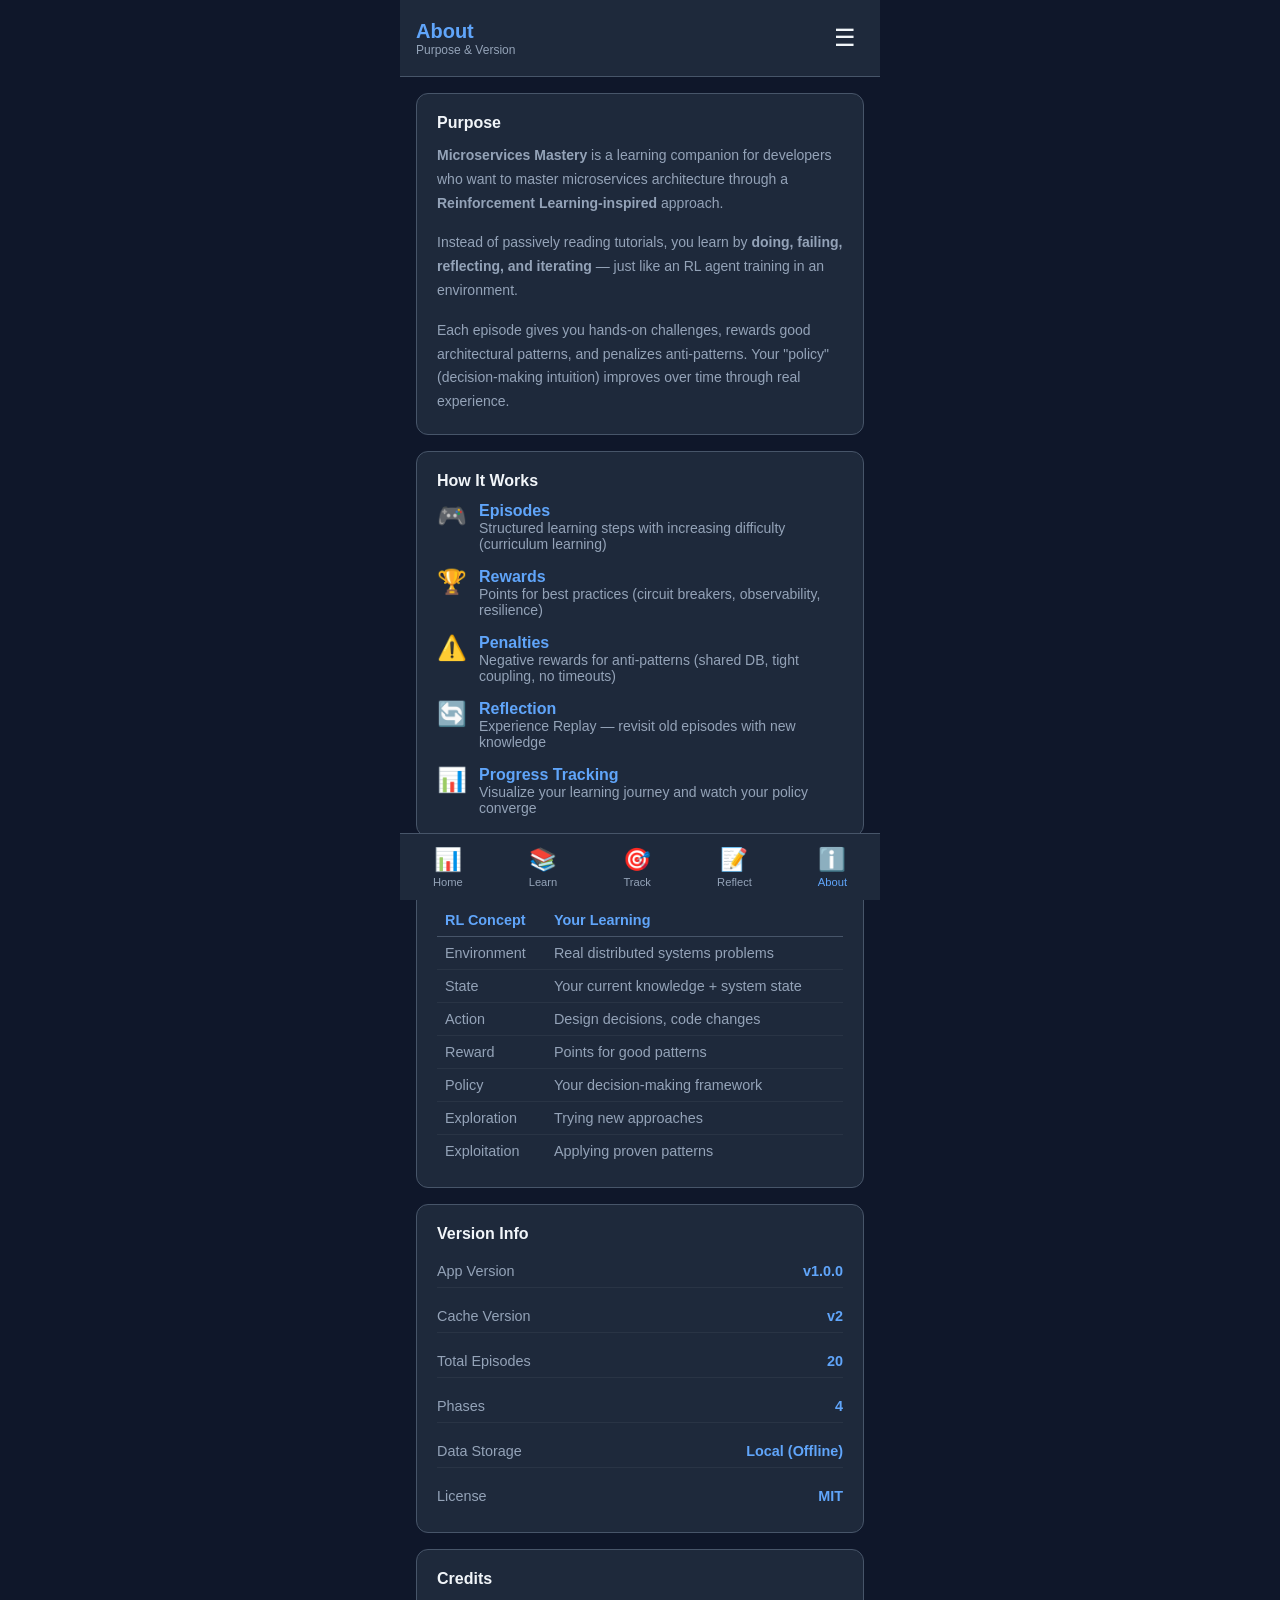
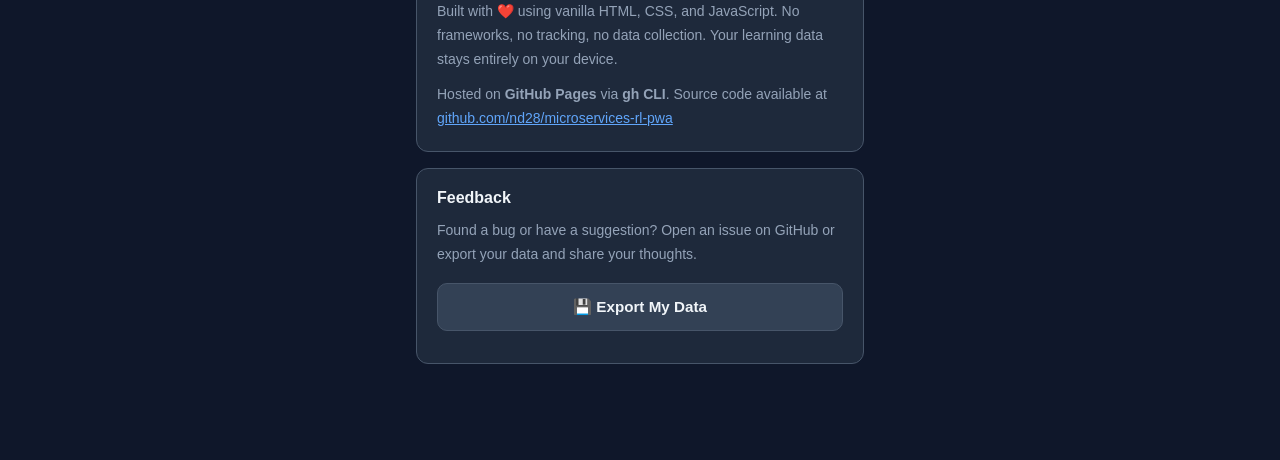
==== about.html @ 3d067d38 "Add About page with version info, purpose, and RL analogy" ====
<!DOCTYPE html>
<html lang="en">
<head>
  <meta charset="UTF-8">
  <meta name="viewport" content="width=device-width, initial-scale=1.0, maximum-scale=1.0, user-scalable=no">
  <meta name="theme-color" content="#3b82f6">
  <title>About - Microservices Mastery</title>
  <link rel="manifest" href="manifest.json">
  <link rel="stylesheet" href="styles.css">
</head>
<body>
  <div class="app-shell">
    <header class="app-header">
      <div>
        <h1>About</h1>
        <div class="subtitle">Purpose & Version</div>
      </div>
      <button class="menu-btn" id="menuBtn">☰</button>
    </header>

    <div class="nav-overlay" id="navOverlay"></div>
    <nav class="nav-drawer" id="navDrawer">
      <div class="nav-header"><h2>Menu</h2></div>
      <ul class="nav-links">
        <li><a href="./index.html"><span class="nav-icon">📊</span> Dashboard</a></li>
        <li><a href="./episodes.html"><span class="nav-icon">📚</span> Episodes</a></li>
        <li><a href="./tracker.html"><span class="nav-icon">🎯</span> Progress</a></li>
        <li><a href="./reflect.html"><span class="nav-icon">📝</span> Reflect</a></li>
        <li><a href="./about.html" class="active"><span class="nav-icon">ℹ️</span> About</a></li>
      </ul>
    </nav>

    <main class="app-main">
      <div class="card">
        <div class="card-title">Purpose</div>
        <p class="text-sm text-secondary" style="line-height: 1.7; margin-bottom: 1rem;">
          <strong>Microservices Mastery</strong> is a learning companion for developers who want to 
          master microservices architecture through a <strong>Reinforcement Learning-inspired</strong> approach.
        </p>
        <p class="text-sm text-secondary" style="line-height: 1.7; margin-bottom: 1rem;">
          Instead of passively reading tutorials, you learn by <strong>doing, failing, reflecting, and iterating</strong> — 
          just like an RL agent training in an environment.
        </p>
        <p class="text-sm text-secondary" style="line-height: 1.7;">
          Each episode gives you hands-on challenges, rewards good architectural patterns, 
          and penalizes anti-patterns. Your "policy" (decision-making intuition) improves 
          over time through real experience.
        </p>
      </div>

      <div class="card">
        <div class="card-title">How It Works</div>
        <div style="display: grid; gap: 1rem;">
          <div style="display: flex; align-items: flex-start; gap: 0.75rem;">
            <span style="font-size: 1.5rem;">🎮</span>
            <div>
              <strong style="color: var(--accent-light);">Episodes</strong>
              <p class="text-sm text-secondary">Structured learning steps with increasing difficulty (curriculum learning)</p>
            </div>
          </div>
          <div style="display: flex; align-items: flex-start; gap: 0.75rem;">
            <span style="font-size: 1.5rem;">🏆</span>
            <div>
              <strong style="color: var(--accent-light);">Rewards</strong>
              <p class="text-sm text-secondary">Points for best practices (circuit breakers, observability, resilience)</p>
            </div>
          </div>
          <div style="display: flex; align-items: flex-start; gap: 0.75rem;">
            <span style="font-size: 1.5rem;">⚠️</span>
            <div>
              <strong style="color: var(--accent-light);">Penalties</strong>
              <p class="text-sm text-secondary">Negative rewards for anti-patterns (shared DB, tight coupling, no timeouts)</p>
            </div>
          </div>
          <div style="display: flex; align-items: flex-start; gap: 0.75rem;">
            <span style="font-size: 1.5rem;">🔄</span>
            <div>
              <strong style="color: var(--accent-light);">Reflection</strong>
              <p class="text-sm text-secondary">Experience Replay — revisit old episodes with new knowledge</p>
            </div>
          </div>
          <div style="display: flex; align-items: flex-start; gap: 0.75rem;">
            <span style="font-size: 1.5rem;">📊</span>
            <div>
              <strong style="color: var(--accent-light);">Progress Tracking</strong>
              <p class="text-sm text-secondary">Visualize your learning journey and watch your policy converge</p>
            </div>
          </div>
        </div>
      </div>

      <div class="card">
        <div class="card-title">The RL Analogy</div>
        <table style="width: 100%; font-size: 0.9rem; border-collapse: collapse;">
          <thead>
            <tr style="border-bottom: 1px solid var(--border);">
              <th style="text-align: left; padding: 0.5rem; color: var(--accent-light);">RL Concept</th>
              <th style="text-align: left; padding: 0.5rem; color: var(--accent-light);">Your Learning</th>
            </tr>
          </thead>
          <tbody class="text-secondary">
            <tr style="border-bottom: 1px solid rgba(255,255,255,0.05);">
              <td style="padding: 0.5rem;">Environment</td>
              <td style="padding: 0.5rem;">Real distributed systems problems</td>
            </tr>
            <tr style="border-bottom: 1px solid rgba(255,255,255,0.05);">
              <td style="padding: 0.5rem;">State</td>
              <td style="padding: 0.5rem;">Your current knowledge + system state</td>
            </tr>
            <tr style="border-bottom: 1px solid rgba(255,255,255,0.05);">
              <td style="padding: 0.5rem;">Action</td>
              <td style="padding: 0.5rem;">Design decisions, code changes</td>
            </tr>
            <tr style="border-bottom: 1px solid rgba(255,255,255,0.05);">
              <td style="padding: 0.5rem;">Reward</td>
              <td style="padding: 0.5rem;">Points for good patterns</td>
            </tr>
            <tr style="border-bottom: 1px solid rgba(255,255,255,0.05);">
              <td style="padding: 0.5rem;">Policy</td>
              <td style="padding: 0.5rem;">Your decision-making framework</td>
            </tr>
            <tr style="border-bottom: 1px solid rgba(255,255,255,0.05);">
              <td style="padding: 0.5rem;">Exploration</td>
              <td style="padding: 0.5rem;">Trying new approaches</td>
            </tr>
            <tr>
              <td style="padding: 0.5rem;">Exploitation</td>
              <td style="padding: 0.5rem;">Applying proven patterns</td>
            </tr>
          </tbody>
        </table>
      </div>

      <div class="card">
        <div class="card-title">Version Info</div>
        <div style="display: grid; gap: 0.75rem; font-size: 0.9rem;">
          <div style="display: flex; justify-content: space-between; padding: 0.5rem 0; border-bottom: 1px solid rgba(255,255,255,0.05);">
            <span class="text-secondary">App Version</span>
            <span style="color: var(--accent-light); font-weight: 600;">v1.0.0</span>
          </div>
          <div style="display: flex; justify-content: space-between; padding: 0.5rem 0; border-bottom: 1px solid rgba(255,255,255,0.05);">
            <span class="text-secondary">Cache Version</span>
            <span style="color: var(--accent-light); font-weight: 600;">v2</span>
          </div>
          <div style="display: flex; justify-content: space-between; padding: 0.5rem 0; border-bottom: 1px solid rgba(255,255,255,0.05);">
            <span class="text-secondary">Total Episodes</span>
            <span style="color: var(--accent-light); font-weight: 600;">20</span>
          </div>
          <div style="display: flex; justify-content: space-between; padding: 0.5rem 0; border-bottom: 1px solid rgba(255,255,255,0.05);">
            <span class="text-secondary">Phases</span>
            <span style="color: var(--accent-light); font-weight: 600;">4</span>
          </div>
          <div style="display: flex; justify-content: space-between; padding: 0.5rem 0; border-bottom: 1px solid rgba(255,255,255,0.05);">
            <span class="text-secondary">Data Storage</span>
            <span style="color: var(--accent-light); font-weight: 600;">Local (Offline)</span>
          </div>
          <div style="display: flex; justify-content: space-between; padding: 0.5rem 0;">
            <span class="text-secondary">License</span>
            <span style="color: var(--accent-light); font-weight: 600;">MIT</span>
          </div>
        </div>
      </div>

      <div class="card">
        <div class="card-title">Credits</div>
        <p class="text-sm text-secondary" style="line-height: 1.7;">
          Built with ❤️ using vanilla HTML, CSS, and JavaScript. 
          No frameworks, no tracking, no data collection. 
          Your learning data stays entirely on your device.
        </p>
        <p class="text-sm text-secondary" style="line-height: 1.7; margin-top: 0.75rem;">
          Hosted on <strong>GitHub Pages</strong> via <strong>gh CLI</strong>. 
          Source code available at 
          <a href="https://github.com/nd28/microservices-rl-pwa" target="_blank" rel="noopener" style="color: var(--accent-light);">github.com/nd28/microservices-rl-pwa</a>
        </p>
      </div>

      <div class="card">
        <div class="card-title">Feedback</div>
        <p class="text-sm text-secondary" style="line-height: 1.7; margin-bottom: 1rem;">
          Found a bug or have a suggestion? Open an issue on GitHub or export your data and share your thoughts.
        </p>
        <button class="btn btn-secondary" onclick="exportData()">💾 Export My Data</button>
      </div>
    </main>

    <nav class="bottom-nav">
      <a href="./index.html" class="nav-item">
        <span class="nav-item-icon">📊</span>
        <span>Home</span>
      </a>
      <a href="./episodes.html" class="nav-item">
        <span class="nav-item-icon">📚</span>
        <span>Learn</span>
      </a>
      <a href="./tracker.html" class="nav-item">
        <span class="nav-item-icon">🎯</span>
        <span>Track</span>
      </a>
      <a href="./reflect.html" class="nav-item">
        <span class="nav-item-icon">📝</span>
        <span>Reflect</span>
      </a>
      <a href="./about.html" class="nav-item active">
        <span class="nav-item-icon">ℹ️</span>
        <span>About</span>
      </a>
    </nav>
  </div>

  <script src="./app.js"></script>
</body>
</html>
---- styles.css ----
/* Mobile-first PWA Styles */
:root {
  --bg-primary: #0f172a;
  --bg-secondary: #1e293b;
  --bg-card: #334155;
  --text-primary: #f1f5f9;
  --text-secondary: #94a3b8;
  --accent: #3b82f6;
  --accent-light: #60a5fa;
  --success: #22c55e;
  --warning: #f59e0b;
  --danger: #ef4444;
  --border: #475569;
}

* {
  margin: 0;
  padding: 0;
  box-sizing: border-box;
  -webkit-tap-highlight-color: transparent;
}

html, body {
  font-family: -apple-system, BlinkMacSystemFont, 'Segoe UI', Roboto, Oxygen, Ubuntu, Cantarell, sans-serif;
  background: var(--bg-primary);
  color: var(--text-primary);
  min-height: 100vh;
  overflow-x: hidden;
  -webkit-font-smoothing: antialiased;
}

/* App Shell */
.app-shell {
  display: flex;
  flex-direction: column;
  min-height: 100vh;
  max-width: 480px;
  margin: 0 auto;
  position: relative;
}

/* Header */
.app-header {
  background: var(--bg-secondary);
  padding: 1rem;
  position: sticky;
  top: 0;
  z-index: 100;
  border-bottom: 1px solid var(--border);
  display: flex;
  align-items: center;
  justify-content: space-between;
}

.app-header h1 {
  font-size: 1.25rem;
  font-weight: 700;
  color: var(--accent-light);
}

.app-header .subtitle {
  font-size: 0.75rem;
  color: var(--text-secondary);
}

.menu-btn {
  background: none;
  border: none;
  color: var(--text-primary);
  font-size: 1.5rem;
  padding: 0.5rem;
  cursor: pointer;
}

/* Navigation Drawer */
.nav-drawer {
  position: fixed;
  top: 0;
  left: -280px;
  width: 280px;
  height: 100vh;
  background: var(--bg-secondary);
  z-index: 200;
  transition: left 0.3s ease;
  overflow-y: auto;
  border-right: 1px solid var(--border);
}

.nav-drawer.open {
  left: 0;
}

.nav-overlay {
  position: fixed;
  top: 0;
  left: 0;
  width: 100vw;
  height: 100vh;
  background: rgba(0, 0, 0, 0.5);
  z-index: 150;
  opacity: 0;
  pointer-events: none;
  transition: opacity 0.3s ease;
}

.nav-overlay.open {
  opacity: 1;
  pointer-events: auto;
}

.nav-header {
  padding: 1.5rem 1rem;
  border-bottom: 1px solid var(--border);
}

.nav-header h2 {
  font-size: 1.1rem;
  color: var(--accent-light);
}

.nav-links {
  list-style: none;
  padding: 0.5rem 0;
}

.nav-links a {
  display: flex;
  align-items: center;
  padding: 1rem;
  color: var(--text-primary);
  text-decoration: none;
  font-size: 0.95rem;
  border-bottom: 1px solid rgba(255, 255, 255, 0.05);
  transition: background 0.2s;
}

.nav-links a:hover,
.nav-links a:active {
  background: var(--bg-card);
}

.nav-links a.active {
  background: var(--bg-card);
  border-left: 3px solid var(--accent);
}

.nav-icon {
  margin-right: 0.75rem;
  font-size: 1.25rem;
  width: 24px;
  text-align: center;
}

/* Main Content */
.app-main {
  flex: 1;
  padding: 1rem;
  padding-bottom: 80px;
}

/* Cards */
.card {
  background: var(--bg-secondary);
  border-radius: 12px;
  padding: 1.25rem;
  margin-bottom: 1rem;
  border: 1px solid var(--border);
}

.card-title {
  font-size: 1rem;
  font-weight: 600;
  margin-bottom: 0.75rem;
  display: flex;
  align-items: center;
  justify-content: space-between;
}

/* Progress Bar */
.progress-container {
  margin-bottom: 1.5rem;
}

.progress-header {
  display: flex;
  justify-content: space-between;
  margin-bottom: 0.5rem;
  font-size: 0.85rem;
}

.progress-bar {
  width: 100%;
  height: 8px;
  background: var(--bg-card);
  border-radius: 4px;
  overflow: hidden;
}

.progress-fill {
  height: 100%;
  background: linear-gradient(90deg, var(--accent), var(--accent-light));
  border-radius: 4px;
  transition: width 0.5s ease;
}

/* Stats Grid */
.stats-grid {
  display: grid;
  grid-template-columns: repeat(2, 1fr);
  gap: 0.75rem;
  margin-bottom: 1rem;
}

.stat-card {
  background: var(--bg-card);
  border-radius: 10px;
  padding: 1rem;
  text-align: center;
  border: 1px solid var(--border);
}

.stat-value {
  font-size: 1.75rem;
  font-weight: 700;
  color: var(--accent-light);
  margin-bottom: 0.25rem;
}

.stat-label {
  font-size: 0.75rem;
  color: var(--text-secondary);
  text-transform: uppercase;
  letter-spacing: 0.5px;
}

/* Episode List */
.episode-list {
  list-style: none;
}

.episode-item {
  background: var(--bg-secondary);
  border-radius: 10px;
  padding: 1rem;
  margin-bottom: 0.75rem;
  border: 1px solid var(--border);
  cursor: pointer;
  transition: all 0.2s;
}

.episode-item:active {
  transform: scale(0.98);
}

.episode-item.completed {
  border-left: 3px solid var(--success);
}

.episode-item.in-progress {
  border-left: 3px solid var(--warning);
}

.episode-header {
  display: flex;
  justify-content: space-between;
  align-items: center;
  margin-bottom: 0.5rem;
}

.episode-number {
  font-size: 0.8rem;
  color: var(--accent-light);
  font-weight: 600;
}

.episode-status {
  font-size: 0.7rem;
  padding: 0.2rem 0.5rem;
  border-radius: 4px;
  text-transform: uppercase;
  font-weight: 600;
}

.status-pending { background: var(--bg-card); color: var(--text-secondary); }
.status-progress { background: rgba(245, 158, 11, 0.2); color: var(--warning); }
.status-completed { background: rgba(34, 197, 94, 0.2); color: var(--success); }

.episode-title {
  font-size: 0.95rem;
  font-weight: 500;
  margin-bottom: 0.25rem;
}

.episode-meta {
  font-size: 0.8rem;
  color: var(--text-secondary);
}

/* Buttons */
.btn {
  display: inline-flex;
  align-items: center;
  justify-content: center;
  padding: 0.875rem 1.5rem;
  border-radius: 10px;
  border: none;
  font-size: 0.95rem;
  font-weight: 600;
  cursor: pointer;
  transition: all 0.2s;
  width: 100%;
  margin-bottom: 0.75rem;
  text-decoration: none;
}

.btn:active {
  transform: scale(0.97);
}

.btn-primary {
  background: var(--accent);
  color: white;
}

.btn-secondary {
  background: var(--bg-card);
  color: var(--text-primary);
  border: 1px solid var(--border);
}

.btn-success {
  background: var(--success);
  color: white;
}

/* Form Elements */
.form-group {
  margin-bottom: 1.25rem;
}

.form-label {
  display: block;
  font-size: 0.9rem;
  font-weight: 500;
  margin-bottom: 0.5rem;
  color: var(--text-secondary);
}

.form-input,
.form-textarea,
.form-select {
  width: 100%;
  padding: 0.875rem;
  border-radius: 10px;
  border: 1px solid var(--border);
  background: var(--bg-card);
  color: var(--text-primary);
  font-size: 1rem;
  font-family: inherit;
}

.form-input:focus,
.form-textarea:focus,
.form-select:focus {
  outline: none;
  border-color: var(--accent);
}

.form-textarea {
  min-height: 120px;
  resize: vertical;
}

/* Checklist */
.checklist {
  list-style: none;
}

.checklist-item {
  display: flex;
  align-items: center;
  padding: 0.75rem 0;
  border-bottom: 1px solid rgba(255, 255, 255, 0.05);
}

.checklist-item input[type="checkbox"] {
  width: 22px;
  height: 22px;
  margin-right: 0.75rem;
  accent-color: var(--accent);
}

.checklist-item label {
  flex: 1;
  font-size: 0.9rem;
}

/* Reflection Cards */
.reflect-card {
  background: var(--bg-secondary);
  border-radius: 12px;
  padding: 1.25rem;
  margin-bottom: 1rem;
  border: 1px solid var(--border);
}

.reflect-date {
  font-size: 0.8rem;
  color: var(--text-secondary);
  margin-bottom: 0.5rem;
}

.reflect-content {
  font-size: 0.95rem;
  line-height: 1.6;
}

.reflect-mood {
  display: inline-flex;
  align-items: center;
  padding: 0.25rem 0.75rem;
  border-radius: 20px;
  font-size: 0.8rem;
  margin-top: 0.75rem;
}

.mood-great { background: rgba(34, 197, 94, 0.2); color: var(--success); }
.mood-good { background: rgba(59, 130, 246, 0.2); color: var(--accent-light); }
.mood-okay { background: rgba(245, 158, 11, 0.2); color: var(--warning); }
.mood-hard { background: rgba(239, 68, 68, 0.2); color: var(--danger); }

/* Bottom Navigation */
.bottom-nav {
  position: fixed;
  bottom: 0;
  left: 0;
  right: 0;
  background: var(--bg-secondary);
  border-top: 1px solid var(--border);
  display: flex;
  justify-content: space-around;
  padding: 0.5rem 0;
  z-index: 100;
  max-width: 480px;
  margin: 0 auto;
}

.nav-item {
  display: flex;
  flex-direction: column;
  align-items: center;
  padding: 0.25rem 0.75rem;
  color: var(--text-secondary);
  text-decoration: none;
  font-size: 0.7rem;
  border: none;
  background: none;
  cursor: pointer;
}

.nav-item.active {
  color: var(--accent-light);
}

.nav-item-icon {
  font-size: 1.4rem;
  margin-bottom: 0.2rem;
}

/* Animations */
@keyframes fadeIn {
  from { opacity: 0; transform: translateY(10px); }
  to { opacity: 1; transform: translateY(0); }
}

.fade-in {
  animation: fadeIn 0.3s ease;
}

/* Page Sections */
.page-section {
  display: none;
}

.page-section.active {
  display: block;
}

/* Reward Display */
.reward-display {
  text-align: center;
  padding: 1.5rem;
  background: var(--bg-card);
  border-radius: 12px;
  margin-bottom: 1rem;
}

.reward-value {
  font-size: 3rem;
  font-weight: 700;
  color: var(--accent-light);
}

.reward-label {
  font-size: 0.9rem;
  color: var(--text-secondary);
  margin-top: 0.25rem;
}

/* Install Prompt */
.install-prompt {
  position: fixed;
  bottom: 70px;
  left: 1rem;
  right: 1rem;
  background: var(--accent);
  color: white;
  padding: 1rem;
  border-radius: 12px;
  display: none;
  align-items: center;
  justify-content: space-between;
  z-index: 90;
  max-width: 448px;
  margin: 0 auto;
}

.install-prompt.show {
  display: flex;
}

/* Scrollbar */
::-webkit-scrollbar {
  width: 6px;
}

::-webkit-scrollbar-track {
  background: var(--bg-primary);
}

::-webkit-scrollbar-thumb {
  background: var(--bg-card);
  border-radius: 3px;
}

/* Utility */
.text-center { text-align: center; }
.mb-1 { margin-bottom: 0.5rem; }
.mb-2 { margin-bottom: 1rem; }
.mt-2 { margin-top: 1rem; }
.text-sm { font-size: 0.875rem; }
.text-xs { font-size: 0.75rem; }
.text-secondary { color: var(--text-secondary); }
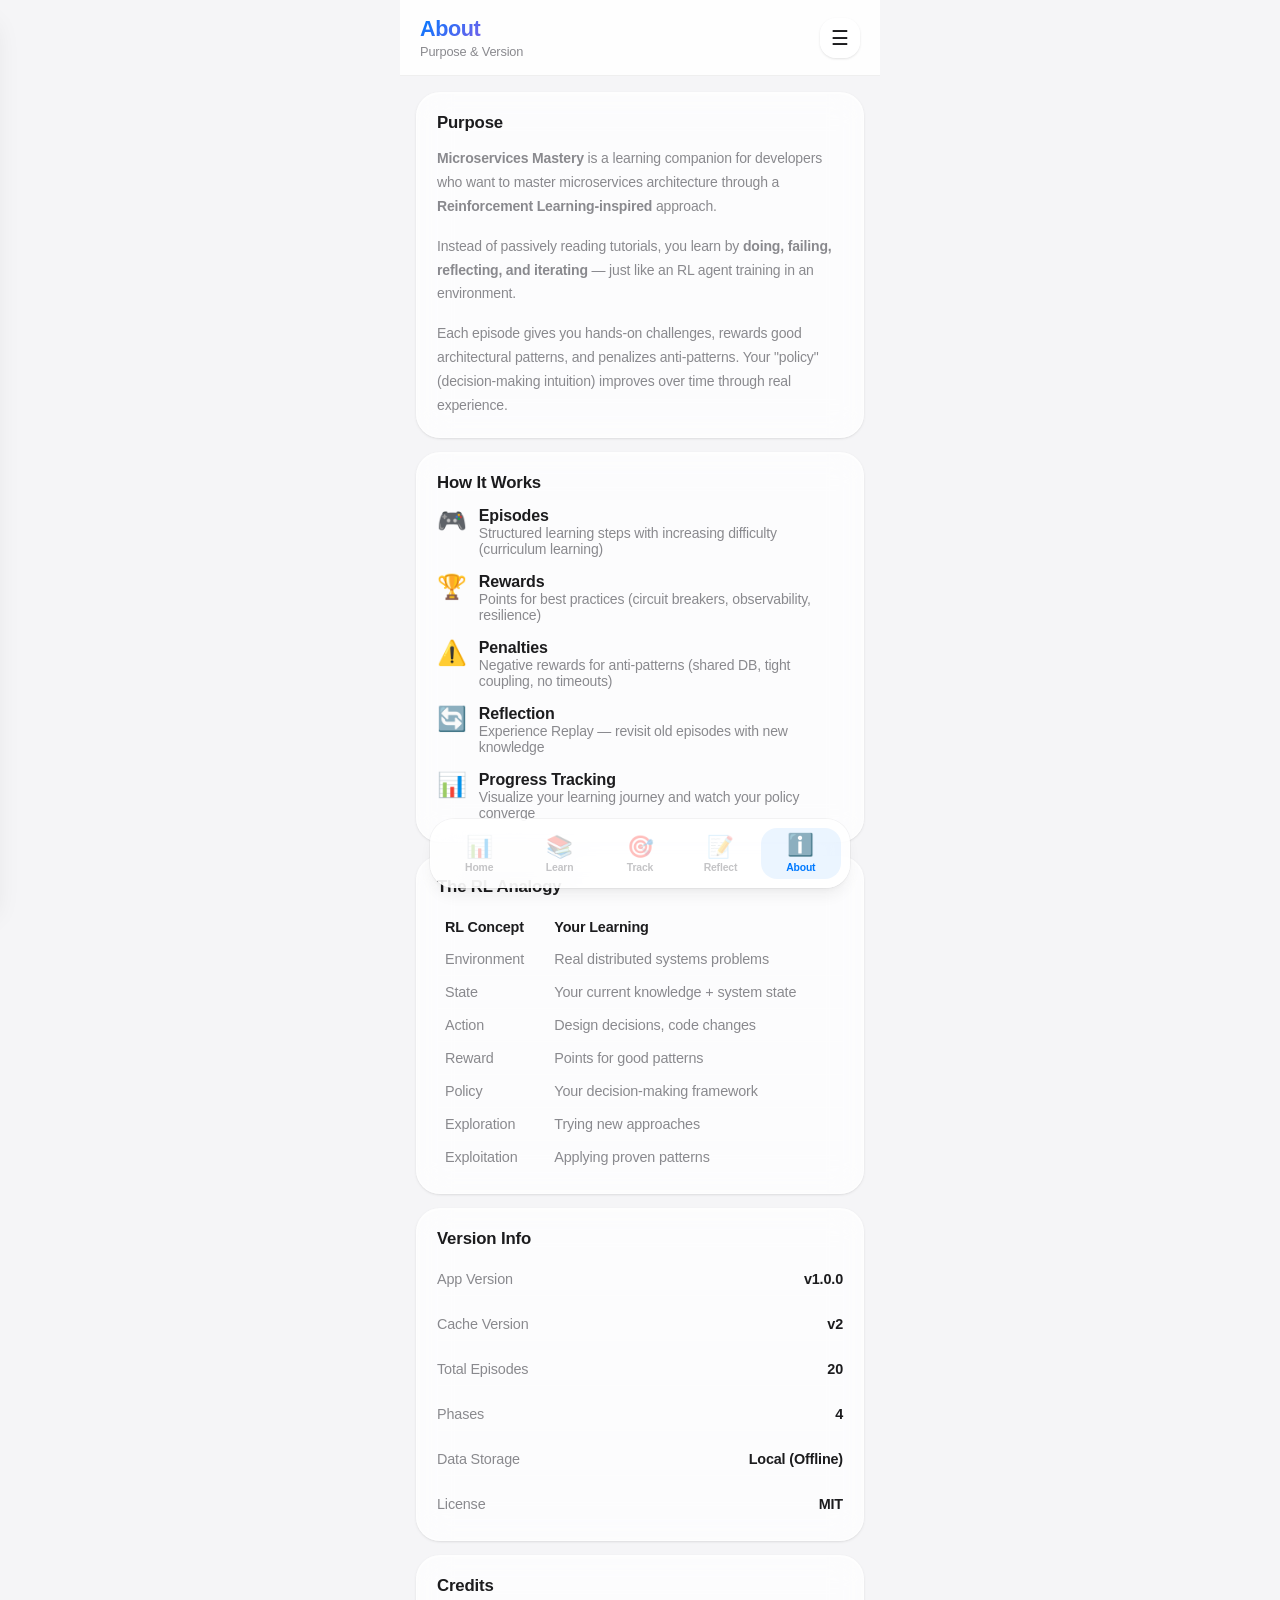
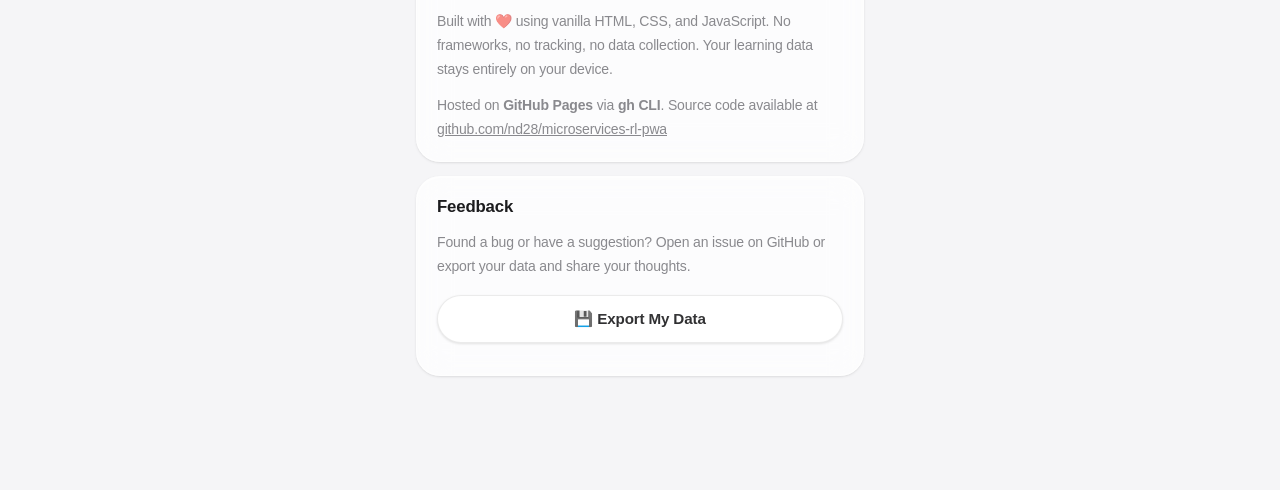
==== commit 1f7611b8: "Redesign with iOS 26 Liquid Glass aesthetic - glass morphism, vibrant gradients, spring animations" ====
--- a/about.html
+++ b/about.html
@@ -3,7 +3,7 @@
 <head>
   <meta charset="UTF-8">
   <meta name="viewport" content="width=device-width, initial-scale=1.0, maximum-scale=1.0, user-scalable=no">
-  <meta name="theme-color" content="#3b82f6">
+  <meta name="theme-color" content="#007AFF">
   <title>About - Microservices Mastery</title>
   <link rel="manifest" href="manifest.json">
   <link rel="stylesheet" href="styles.css">
--- a/styles.css
+++ b/styles.css
@@ -1,18 +1,54 @@
-/* Mobile-first PWA Styles */
+/* ============================================
+   iOS 26 - Liquid Glass Design System
+   ============================================ */
+
 :root {
-  --bg-primary: #0f172a;
-  --bg-secondary: #1e293b;
-  --bg-card: #334155;
-  --text-primary: #f1f5f9;
-  --text-secondary: #94a3b8;
-  --accent: #3b82f6;
-  --accent-light: #60a5fa;
-  --success: #22c55e;
-  --warning: #f59e0b;
-  --danger: #ef4444;
-  --border: #475569;
-}
-
+  /* iOS 26 Color Palette - Vibrant & Airy */
+  --ios-bg: #f5f5f7;
+  --ios-surface: rgba(255, 255, 255, 0.72);
+  --ios-surface-solid: #ffffff;
+  --ios-glass: rgba(255, 255, 255, 0.45);
+  --ios-glass-strong: rgba(255, 255, 255, 0.85);
+  
+  /* Vibrant Gradients */
+  --ios-blue: #007AFF;
+  --ios-blue-light: #5AC8FA;
+  --ios-indigo: #5856D6;
+  --ios-purple: #AF52DE;
+  --ios-pink: #FF2D55;
+  --ios-red: #FF3B30;
+  --ios-orange: #FF9500;
+  --ios-yellow: #FFCC00;
+  --ios-green: #34C759;
+  --ios-teal: #5AC8FA;
+  
+  /* Text Colors */
+  --ios-text-primary: #1c1c1e;
+  --ios-text-secondary: rgba(60, 60, 67, 0.6);
+  --ios-text-tertiary: rgba(60, 60, 67, 0.3);
+  --ios-text-inverse: #ffffff;
+  
+  /* Shadows for Depth */
+  --shadow-sm: 0 1px 2px rgba(0, 0, 0, 0.04), 0 1px 3px rgba(0, 0, 0, 0.08);
+  --shadow-md: 0 4px 6px -1px rgba(0, 0, 0, 0.05), 0 2px 4px -1px rgba(0, 0, 0, 0.03);
+  --shadow-lg: 0 10px 15px -3px rgba(0, 0, 0, 0.06), 0 4px 6px -2px rgba(0, 0, 0, 0.04);
+  --shadow-xl: 0 20px 25px -5px rgba(0, 0, 0, 0.08), 0 10px 10px -5px rgba(0, 0, 0, 0.02);
+  --shadow-glow: 0 0 20px rgba(0, 122, 255, 0.15);
+  
+  /* Spacing */
+  --radius-sm: 12px;
+  --radius-md: 16px;
+  --radius-lg: 20px;
+  --radius-xl: 24px;
+  --radius-pill: 100px;
+  
+  /* Animation Curves (Spring Physics) */
+  --spring-bounce: cubic-bezier(0.34, 1.56, 0.64, 1);
+  --spring-soft: cubic-bezier(0.25, 0.46, 0.45, 0.94);
+  --spring-dramatic: cubic-bezier(0.68, -0.55, 0.265, 1.55);
+}
+
+/* Reset & Base */
 * {
   margin: 0;
   padding: 0;
@@ -21,12 +57,13 @@
 }
 
 html, body {
-  font-family: -apple-system, BlinkMacSystemFont, 'Segoe UI', Roboto, Oxygen, Ubuntu, Cantarell, sans-serif;
-  background: var(--bg-primary);
-  color: var(--text-primary);
+  font-family: -apple-system, BlinkMacSystemFont, 'SF Pro Display', 'SF Pro Text', 'Helvetica Neue', sans-serif;
+  background: var(--ios-bg);
+  color: var(--ios-text-primary);
   min-height: 100vh;
   overflow-x: hidden;
   -webkit-font-smoothing: antialiased;
+  letter-spacing: -0.01em;
 }
 
 /* App Shell */
@@ -37,70 +74,80 @@
   max-width: 480px;
   margin: 0 auto;
   position: relative;
-}
-
-/* Header */
+  background: var(--ios-bg);
+}
+
+/* ============================================
+   GLASS HEADER
+   ============================================ */
 .app-header {
-  background: var(--bg-secondary);
-  padding: 1rem;
+  background: var(--ios-glass-strong);
+  backdrop-filter: blur(20px) saturate(180%);
+  -webkit-backdrop-filter: blur(20px) saturate(180%);
+  padding: 1rem 1.25rem;
   position: sticky;
   top: 0;
   z-index: 100;
-  border-bottom: 1px solid var(--border);
+  border-bottom: 1px solid rgba(0, 0, 0, 0.06);
   display: flex;
   align-items: center;
   justify-content: space-between;
 }
 
 .app-header h1 {
+  font-size: 1.35rem;
+  font-weight: 700;
+  letter-spacing: -0.02em;
+  background: linear-gradient(135deg, var(--ios-blue), var(--ios-purple));
+  -webkit-background-clip: text;
+  -webkit-text-fill-color: transparent;
+  background-clip: text;
+}
+
+.app-header .subtitle {
+  font-size: 0.8rem;
+  color: var(--ios-text-secondary);
+  font-weight: 500;
+  margin-top: 0.15rem;
+}
+
+.menu-btn {
+  background: var(--ios-surface);
+  border: none;
+  color: var(--ios-text-primary);
   font-size: 1.25rem;
-  font-weight: 700;
-  color: var(--accent-light);
-}
-
-.app-header .subtitle {
-  font-size: 0.75rem;
-  color: var(--text-secondary);
-}
-
-.menu-btn {
-  background: none;
-  border: none;
-  color: var(--text-primary);
-  font-size: 1.5rem;
-  padding: 0.5rem;
+  width: 40px;
+  height: 40px;
+  border-radius: var(--radius-md);
   cursor: pointer;
-}
-
-/* Navigation Drawer */
-.nav-drawer {
-  position: fixed;
-  top: 0;
-  left: -280px;
-  width: 280px;
-  height: 100vh;
-  background: var(--bg-secondary);
-  z-index: 200;
-  transition: left 0.3s ease;
-  overflow-y: auto;
-  border-right: 1px solid var(--border);
-}
-
-.nav-drawer.open {
-  left: 0;
-}
-
+  display: flex;
+  align-items: center;
+  justify-content: center;
+  box-shadow: var(--shadow-sm);
+  transition: all 0.2s var(--spring-soft);
+}
+
+.menu-btn:active {
+  transform: scale(0.88);
+  box-shadow: var(--shadow-md);
+}
+
+/* ============================================
+   GLASS NAVIGATION DRAWER
+   ============================================ */
 .nav-overlay {
   position: fixed;
   top: 0;
   left: 0;
   width: 100vw;
   height: 100vh;
-  background: rgba(0, 0, 0, 0.5);
+  background: rgba(0, 0, 0, 0.2);
+  backdrop-filter: blur(4px);
+  -webkit-backdrop-filter: blur(4px);
   z-index: 150;
   opacity: 0;
   pointer-events: none;
-  transition: opacity 0.3s ease;
+  transition: opacity 0.3s var(--spring-soft);
 }
 
 .nav-overlay.open {
@@ -108,102 +155,117 @@
   pointer-events: auto;
 }
 
+.nav-drawer {
+  position: fixed;
+  top: 0;
+  left: -300px;
+  width: 300px;
+  height: 100vh;
+  background: var(--ios-glass-strong);
+  backdrop-filter: blur(30px) saturate(180%);
+  -webkit-backdrop-filter: blur(30px) saturate(180%);
+  z-index: 200;
+  transition: left 0.4s var(--spring-bounce);
+  overflow-y: auto;
+  border-right: 1px solid rgba(0, 0, 0, 0.06);
+  box-shadow: var(--shadow-xl);
+}
+
+.nav-drawer.open {
+  left: 0;
+}
+
 .nav-header {
-  padding: 1.5rem 1rem;
-  border-bottom: 1px solid var(--border);
+  padding: 2rem 1.5rem 1.25rem;
+  border-bottom: 1px solid rgba(0, 0, 0, 0.06);
 }
 
 .nav-header h2 {
-  font-size: 1.1rem;
-  color: var(--accent-light);
+  font-size: 1.5rem;
+  font-weight: 700;
+  background: linear-gradient(135deg, var(--ios-blue), var(--ios-purple));
+  -webkit-background-clip: text;
+  -webkit-text-fill-color: transparent;
+  background-clip: text;
 }
 
 .nav-links {
   list-style: none;
-  padding: 0.5rem 0;
+  padding: 0.75rem;
 }
 
 .nav-links a {
   display: flex;
   align-items: center;
-  padding: 1rem;
-  color: var(--text-primary);
+  padding: 0.875rem 1rem;
+  color: var(--ios-text-primary);
   text-decoration: none;
-  font-size: 0.95rem;
-  border-bottom: 1px solid rgba(255, 255, 255, 0.05);
-  transition: background 0.2s;
+  font-size: 1rem;
+  font-weight: 500;
+  border-radius: var(--radius-md);
+  margin-bottom: 0.25rem;
+  transition: all 0.2s var(--spring-soft);
 }
 
 .nav-links a:hover,
 .nav-links a:active {
-  background: var(--bg-card);
+  background: rgba(0, 122, 255, 0.08);
 }
 
 .nav-links a.active {
-  background: var(--bg-card);
-  border-left: 3px solid var(--accent);
+  background: rgba(0, 122, 255, 0.12);
+  color: var(--ios-blue);
 }
 
 .nav-icon {
-  margin-right: 0.75rem;
-  font-size: 1.25rem;
-  width: 24px;
+  margin-right: 0.875rem;
+  font-size: 1.3rem;
+  width: 28px;
   text-align: center;
 }
 
-/* Main Content */
+/* ============================================
+   MAIN CONTENT
+   ============================================ */
 .app-main {
   flex: 1;
   padding: 1rem;
-  padding-bottom: 80px;
-}
-
-/* Cards */
+  padding-bottom: 100px;
+}
+
+/* ============================================
+   GLASS CARDS (Liquid Glass Effect)
+   ============================================ */
 .card {
-  background: var(--bg-secondary);
-  border-radius: 12px;
+  background: var(--ios-surface);
+  backdrop-filter: blur(16px) saturate(150%);
+  -webkit-backdrop-filter: blur(16px) saturate(150%);
+  border-radius: var(--radius-xl);
   padding: 1.25rem;
-  margin-bottom: 1rem;
-  border: 1px solid var(--border);
+  margin-bottom: 0.875rem;
+  border: 1px solid rgba(255, 255, 255, 0.5);
+  box-shadow: var(--shadow-sm), inset 0 1px 0 rgba(255, 255, 255, 0.6);
+  transition: all 0.3s var(--spring-soft);
+}
+
+.card:active {
+  transform: scale(0.97);
+  box-shadow: var(--shadow-md);
 }
 
 .card-title {
-  font-size: 1rem;
-  font-weight: 600;
-  margin-bottom: 0.75rem;
+  font-size: 1.05rem;
+  font-weight: 700;
+  margin-bottom: 0.875rem;
   display: flex;
   align-items: center;
   justify-content: space-between;
-}
-
-/* Progress Bar */
-.progress-container {
-  margin-bottom: 1.5rem;
-}
-
-.progress-header {
-  display: flex;
-  justify-content: space-between;
-  margin-bottom: 0.5rem;
-  font-size: 0.85rem;
-}
-
-.progress-bar {
-  width: 100%;
-  height: 8px;
-  background: var(--bg-card);
-  border-radius: 4px;
-  overflow: hidden;
-}
-
-.progress-fill {
-  height: 100%;
-  background: linear-gradient(90deg, var(--accent), var(--accent-light));
-  border-radius: 4px;
-  transition: width 0.5s ease;
-}
-
-/* Stats Grid */
+  letter-spacing: -0.01em;
+}
+
+/* ============================================
+   STATS GRID - Vibrant Gradients
+   ============================================ */
 .stats-grid {
   display: grid;
   grid-template-columns: repeat(2, 1fr);
@@ -212,158 +274,302 @@
 }
 
 .stat-card {
-  background: var(--bg-card);
-  border-radius: 10px;
-  padding: 1rem;
+  background: var(--ios-surface-solid);
+  border-radius: var(--radius-xl);
+  padding: 1.25rem 1rem;
   text-align: center;
-  border: 1px solid var(--border);
+  border: 1px solid rgba(0, 0, 0, 0.04);
+  box-shadow: var(--shadow-sm);
+  transition: all 0.3s var(--spring-soft);
+  position: relative;
+  overflow: hidden;
+}
+
+.stat-card::before {
+  content: '';
+  position: absolute;
+  top: 0;
+  left: 0;
+  right: 0;
+  height: 3px;
+  border-radius: var(--radius-xl) var(--radius-xl) 0 0;
+}
+
+.stat-card:nth-child(1)::before {
+  background: linear-gradient(90deg, var(--ios-blue), var(--ios-blue-light));
+}
+
+.stat-card:nth-child(2)::before {
+  background: linear-gradient(90deg, var(--ios-green), var(--ios-teal));
+}
+
+.stat-card:nth-child(3)::before {
+  background: linear-gradient(90deg, var(--ios-orange), var(--ios-yellow));
+}
+
+.stat-card:nth-child(4)::before {
+  background: linear-gradient(90deg, var(--ios-purple), var(--ios-pink));
+}
+
+.stat-card:active {
+  transform: scale(0.95);
 }
 
 .stat-value {
-  font-size: 1.75rem;
-  font-weight: 700;
-  color: var(--accent-light);
+  font-size: 2rem;
+  font-weight: 800;
+  letter-spacing: -0.03em;
   margin-bottom: 0.25rem;
+  background: linear-gradient(135deg, var(--ios-blue), var(--ios-purple));
+  -webkit-background-clip: text;
+  -webkit-text-fill-color: transparent;
+  background-clip: text;
 }
 
 .stat-label {
-  font-size: 0.75rem;
-  color: var(--text-secondary);
+  font-size: 0.7rem;
+  color: var(--ios-text-secondary);
   text-transform: uppercase;
-  letter-spacing: 0.5px;
-}
-
-/* Episode List */
+  letter-spacing: 0.08em;
+  font-weight: 600;
+}
+
+/* ============================================
+   PROGRESS BAR - Animated Gradient
+   ============================================ */
+.progress-container {
+  margin-bottom: 1rem;
+}
+
+.progress-header {
+  display: flex;
+  justify-content: space-between;
+  margin-bottom: 0.5rem;
+  font-size: 0.85rem;
+  font-weight: 500;
+}
+
+.progress-bar {
+  width: 100%;
+  height: 8px;
+  background: rgba(0, 0, 0, 0.05);
+  border-radius: var(--radius-pill);
+  overflow: hidden;
+  position: relative;
+}
+
+.progress-fill {
+  height: 100%;
+  background: linear-gradient(90deg, var(--ios-blue), var(--ios-blue-light), var(--ios-purple));
+  background-size: 200% 100%;
+  border-radius: var(--radius-pill);
+  transition: width 0.8s var(--spring-bounce);
+  animation: gradientShift 3s ease infinite;
+}
+
+@keyframes gradientShift {
+  0%, 100% { background-position: 0% 50%; }
+  50% { background-position: 100% 50%; }
+}
+
+/* ============================================
+   EPISODE LIST - Glass List Items
+   ============================================ */
 .episode-list {
   list-style: none;
 }
 
 .episode-item {
-  background: var(--bg-secondary);
-  border-radius: 10px;
-  padding: 1rem;
-  margin-bottom: 0.75rem;
-  border: 1px solid var(--border);
+  background: var(--ios-surface-solid);
+  border-radius: var(--radius-lg);
+  padding: 1rem 1.125rem;
+  margin-bottom: 0.625rem;
+  border: 1px solid rgba(0, 0, 0, 0.04);
+  box-shadow: var(--shadow-sm);
   cursor: pointer;
-  transition: all 0.2s;
+  transition: all 0.3s var(--spring-soft);
+  position: relative;
+  overflow: hidden;
+}
+
+.episode-item::after {
+  content: '';
+  position: absolute;
+  left: 0;
+  top: 0;
+  bottom: 0;
+  width: 4px;
+  border-radius: var(--radius-lg) 0 0 var(--radius-lg);
+  opacity: 0;
+  transition: opacity 0.3s ease;
+}
+
+.episode-item.completed::after {
+  background: linear-gradient(180deg, var(--ios-green), var(--ios-teal));
+  opacity: 1;
+}
+
+.episode-item.in-progress::after {
+  background: linear-gradient(180deg, var(--ios-orange), var(--ios-yellow));
+  opacity: 1;
 }
 
 .episode-item:active {
-  transform: scale(0.98);
-}
-
-.episode-item.completed {
-  border-left: 3px solid var(--success);
-}
-
-.episode-item.in-progress {
-  border-left: 3px solid var(--warning);
+  transform: scale(0.97);
+  box-shadow: var(--shadow-md);
 }
 
 .episode-header {
   display: flex;
   justify-content: space-between;
   align-items: center;
-  margin-bottom: 0.5rem;
+  margin-bottom: 0.375rem;
 }
 
 .episode-number {
-  font-size: 0.8rem;
-  color: var(--accent-light);
-  font-weight: 600;
+  font-size: 0.75rem;
+  font-weight: 700;
+  letter-spacing: 0.05em;
+  text-transform: uppercase;
+  background: linear-gradient(135deg, var(--ios-blue), var(--ios-purple));
+  -webkit-background-clip: text;
+  -webkit-text-fill-color: transparent;
+  background-clip: text;
 }
 
 .episode-status {
   font-size: 0.7rem;
-  padding: 0.2rem 0.5rem;
-  border-radius: 4px;
+  padding: 0.25rem 0.625rem;
+  border-radius: var(--radius-pill);
   text-transform: uppercase;
-  font-weight: 600;
-}
-
-.status-pending { background: var(--bg-card); color: var(--text-secondary); }
-.status-progress { background: rgba(245, 158, 11, 0.2); color: var(--warning); }
-.status-completed { background: rgba(34, 197, 94, 0.2); color: var(--success); }
+  font-weight: 700;
+  letter-spacing: 0.04em;
+}
+
+.status-pending { 
+  background: rgba(120, 120, 128, 0.12); 
+  color: var(--ios-text-secondary); 
+}
+.status-progress { 
+  background: linear-gradient(135deg, rgba(255, 149, 0, 0.15), rgba(255, 204, 0, 0.15)); 
+  color: var(--ios-orange); 
+}
+.status-completed { 
+  background: linear-gradient(135deg, rgba(52, 199, 89, 0.15), rgba(90, 200, 250, 0.15)); 
+  color: var(--ios-green); 
+}
 
 .episode-title {
   font-size: 0.95rem;
-  font-weight: 500;
+  font-weight: 600;
   margin-bottom: 0.25rem;
+  letter-spacing: -0.01em;
 }
 
 .episode-meta {
   font-size: 0.8rem;
-  color: var(--text-secondary);
-}
-
-/* Buttons */
+  color: var(--ios-text-secondary);
+}
+
+/* ============================================
+   BUTTONS - Pill Shape with Gradients
+   ============================================ */
 .btn {
   display: inline-flex;
   align-items: center;
   justify-content: center;
   padding: 0.875rem 1.5rem;
-  border-radius: 10px;
+  border-radius: var(--radius-pill);
   border: none;
   font-size: 0.95rem;
   font-weight: 600;
   cursor: pointer;
-  transition: all 0.2s;
+  transition: all 0.25s var(--spring-bounce);
   width: 100%;
   margin-bottom: 0.75rem;
   text-decoration: none;
+  position: relative;
+  overflow: hidden;
+  letter-spacing: -0.01em;
+}
+
+.btn::before {
+  content: '';
+  position: absolute;
+  top: 0;
+  left: 0;
+  right: 0;
+  bottom: 0;
+  background: linear-gradient(180deg, rgba(255,255,255,0.2), transparent);
+  border-radius: inherit;
 }
 
 .btn:active {
-  transform: scale(0.97);
+  transform: scale(0.94);
 }
 
 .btn-primary {
-  background: var(--accent);
+  background: linear-gradient(135deg, var(--ios-blue), var(--ios-purple));
   color: white;
+  box-shadow: 0 4px 15px rgba(0, 122, 255, 0.3), var(--shadow-sm);
+}
+
+.btn-primary:active {
+  box-shadow: 0 2px 8px rgba(0, 122, 255, 0.2);
 }
 
 .btn-secondary {
-  background: var(--bg-card);
-  color: var(--text-primary);
-  border: 1px solid var(--border);
+  background: var(--ios-surface-solid);
+  color: var(--ios-text-primary);
+  border: 1px solid rgba(0, 0, 0, 0.08);
+  box-shadow: var(--shadow-sm);
 }
 
 .btn-success {
-  background: var(--success);
+  background: linear-gradient(135deg, var(--ios-green), var(--ios-teal));
   color: white;
-}
-
-/* Form Elements */
+  box-shadow: 0 4px 15px rgba(52, 199, 89, 0.3), var(--shadow-sm);
+}
+
+/* ============================================
+   FORM ELEMENTS - Rounded & Modern
+   ============================================ */
 .form-group {
   margin-bottom: 1.25rem;
 }
 
 .form-label {
   display: block;
-  font-size: 0.9rem;
-  font-weight: 500;
+  font-size: 0.85rem;
+  font-weight: 600;
   margin-bottom: 0.5rem;
-  color: var(--text-secondary);
+  color: var(--ios-text-secondary);
+  text-transform: uppercase;
+  letter-spacing: 0.04em;
 }
 
 .form-input,
 .form-textarea,
 .form-select {
   width: 100%;
-  padding: 0.875rem;
-  border-radius: 10px;
-  border: 1px solid var(--border);
-  background: var(--bg-card);
-  color: var(--text-primary);
+  padding: 0.875rem 1rem;
+  border-radius: var(--radius-lg);
+  border: 1px solid rgba(0, 0, 0, 0.08);
+  background: var(--ios-surface-solid);
+  color: var(--ios-text-primary);
   font-size: 1rem;
   font-family: inherit;
+  font-weight: 500;
+  transition: all 0.2s var(--spring-soft);
+  box-shadow: inset 0 1px 2px rgba(0, 0, 0, 0.04);
 }
 
 .form-input:focus,
 .form-textarea:focus,
 .form-select:focus {
   outline: none;
-  border-color: var(--accent);
+  border-color: var(--ios-blue);
+  box-shadow: 0 0 0 4px rgba(0, 122, 255, 0.1), inset 0 1px 2px rgba(0, 0, 0, 0.04);
 }
 
 .form-textarea {
@@ -371,7 +577,9 @@
   resize: vertical;
 }
 
-/* Checklist */
+/* ============================================
+   CHECKLIST - iOS Style
+   ============================================ */
 .checklist {
   list-style: none;
 }
@@ -379,34 +587,58 @@
 .checklist-item {
   display: flex;
   align-items: center;
-  padding: 0.75rem 0;
-  border-bottom: 1px solid rgba(255, 255, 255, 0.05);
+  padding: 0.75rem;
+  border-radius: var(--radius-md);
+  transition: all 0.2s var(--spring-soft);
+  margin: 0 -0.5rem;
+}
+
+.checklist-item:active {
+  background: rgba(0, 122, 255, 0.05);
 }
 
 .checklist-item input[type="checkbox"] {
   width: 22px;
   height: 22px;
-  margin-right: 0.75rem;
-  accent-color: var(--accent);
+  margin-right: 0.875rem;
+  accent-color: var(--ios-blue);
+  border-radius: 6px;
+  transition: transform 0.15s var(--spring-bounce);
+}
+
+.checklist-item input[type="checkbox"]:active {
+  transform: scale(0.8);
 }
 
 .checklist-item label {
   flex: 1;
   font-size: 0.9rem;
-}
-
-/* Reflection Cards */
+  font-weight: 500;
+}
+
+/* ============================================
+   REFLECTION CARDS
+   ============================================ */
 .reflect-card {
-  background: var(--bg-secondary);
-  border-radius: 12px;
+  background: var(--ios-surface-solid);
+  border-radius: var(--radius-xl);
   padding: 1.25rem;
-  margin-bottom: 1rem;
-  border: 1px solid var(--border);
+  margin-bottom: 0.875rem;
+  border: 1px solid rgba(0, 0, 0, 0.04);
+  box-shadow: var(--shadow-sm);
+  transition: all 0.25s var(--spring-soft);
+}
+
+.reflect-card:active {
+  transform: scale(0.98);
 }
 
 .reflect-date {
-  font-size: 0.8rem;
-  color: var(--text-secondary);
+  font-size: 0.75rem;
+  color: var(--ios-text-tertiary);
+  font-weight: 600;
+  text-transform: uppercase;
+  letter-spacing: 0.06em;
   margin-bottom: 0.5rem;
 }
 
@@ -418,136 +650,440 @@
 .reflect-mood {
   display: inline-flex;
   align-items: center;
-  padding: 0.25rem 0.75rem;
-  border-radius: 20px;
+  padding: 0.375rem 0.875rem;
+  border-radius: var(--radius-pill);
   font-size: 0.8rem;
+  font-weight: 600;
   margin-top: 0.75rem;
 }
 
-.mood-great { background: rgba(34, 197, 94, 0.2); color: var(--success); }
-.mood-good { background: rgba(59, 130, 246, 0.2); color: var(--accent-light); }
-.mood-okay { background: rgba(245, 158, 11, 0.2); color: var(--warning); }
-.mood-hard { background: rgba(239, 68, 68, 0.2); color: var(--danger); }
-
-/* Bottom Navigation */
+.mood-great { background: linear-gradient(135deg, rgba(52, 199, 89, 0.12), rgba(90, 200, 250, 0.12)); color: var(--ios-green); }
+.mood-good { background: linear-gradient(135deg, rgba(0, 122, 255, 0.12), rgba(88, 86, 214, 0.12)); color: var(--ios-blue); }
+.mood-okay { background: linear-gradient(135deg, rgba(255, 149, 0, 0.12), rgba(255, 204, 0, 0.12)); color: var(--ios-orange); }
+.mood-hard { background: linear-gradient(135deg, rgba(255, 45, 85, 0.12), rgba(175, 82, 222, 0.12)); color: var(--ios-pink); }
+
+/* ============================================
+   BOTTOM NAV - Glass Tab Bar
+   ============================================ */
 .bottom-nav {
   position: fixed;
-  bottom: 0;
-  left: 0;
-  right: 0;
-  background: var(--bg-secondary);
-  border-top: 1px solid var(--border);
+  bottom: 12px;
+  left: 50%;
+  transform: translateX(-50%);
+  background: var(--ios-glass-strong);
+  backdrop-filter: blur(24px) saturate(180%);
+  -webkit-backdrop-filter: blur(24px) saturate(180%);
+  border-radius: var(--radius-xl);
   display: flex;
   justify-content: space-around;
-  padding: 0.5rem 0;
+  padding: 0.5rem;
   z-index: 100;
-  max-width: 480px;
-  margin: 0 auto;
+  max-width: 420px;
+  width: calc(100% - 32px);
+  border: 1px solid rgba(255, 255, 255, 0.5);
+  box-shadow: var(--shadow-lg), 0 0 0 1px rgba(0, 0, 0, 0.04);
 }
 
 .nav-item {
   display: flex;
   flex-direction: column;
   align-items: center;
-  padding: 0.25rem 0.75rem;
-  color: var(--text-secondary);
+  padding: 0.375rem 0.625rem;
+  color: var(--ios-text-tertiary);
   text-decoration: none;
-  font-size: 0.7rem;
+  font-size: 0.65rem;
+  font-weight: 600;
   border: none;
   background: none;
   cursor: pointer;
+  border-radius: var(--radius-md);
+  transition: all 0.25s var(--spring-bounce);
+  position: relative;
+  flex: 1;
+}
+
+.nav-item:active {
+  transform: scale(0.9);
 }
 
 .nav-item.active {
-  color: var(--accent-light);
+  color: var(--ios-blue);
+  background: rgba(0, 122, 255, 0.08);
 }
 
 .nav-item-icon {
-  font-size: 1.4rem;
-  margin-bottom: 0.2rem;
-}
-
-/* Animations */
-@keyframes fadeIn {
-  from { opacity: 0; transform: translateY(10px); }
-  to { opacity: 1; transform: translateY(0); }
-}
-
-.fade-in {
-  animation: fadeIn 0.3s ease;
-}
-
-/* Page Sections */
-.page-section {
-  display: none;
-}
-
-.page-section.active {
-  display: block;
-}
-
-/* Reward Display */
+  font-size: 1.35rem;
+  margin-bottom: 0.15rem;
+  transition: transform 0.2s var(--spring-bounce);
+}
+
+.nav-item.active .nav-item-icon {
+  transform: translateY(-2px);
+}
+
+/* ============================================
+   MODAL - Bottom Sheet Style
+   ============================================ */
+.modal-overlay {
+  position: fixed;
+  top: 0;
+  left: 0;
+  width: 100vw;
+  height: 100vh;
+  background: rgba(0, 0, 0, 0.3);
+  backdrop-filter: blur(8px);
+  -webkit-backdrop-filter: blur(8px);
+  z-index: 300;
+  display: flex;
+  align-items: flex-end;
+  justify-content: center;
+  opacity: 1;
+  transition: opacity 0.3s var(--spring-soft);
+}
+
+.modal-content {
+  background: var(--ios-bg);
+  width: 100%;
+  max-width: 480px;
+  max-height: 90vh;
+  border-radius: 28px 28px 0 0;
+  overflow-y: auto;
+  animation: slideUpSpring 0.45s var(--spring-bounce);
+  position: relative;
+  box-shadow: var(--shadow-xl);
+}
+
+@keyframes slideUpSpring {
+  from { transform: translateY(100%); }
+  to { transform: translateY(0); }
+}
+
+.modal-header {
+  padding: 1.25rem;
+  display: flex;
+  justify-content: space-between;
+  align-items: flex-start;
+  position: sticky;
+  top: 0;
+  background: var(--ios-bg);
+  z-index: 10;
+  border-radius: 28px 28px 0 0;
+}
+
+/* Modal drag handle */
+.modal-header::before {
+  content: '';
+  position: absolute;
+  top: 8px;
+  left: 50%;
+  transform: translateX(-50%);
+  width: 36px;
+  height: 4px;
+  background: rgba(0, 0, 0, 0.15);
+  border-radius: var(--radius-pill);
+}
+
+.modal-close {
+  background: var(--ios-surface);
+  border: none;
+  color: var(--ios-text-secondary);
+  font-size: 1.25rem;
+  width: 32px;
+  height: 32px;
+  border-radius: 50%;
+  display: flex;
+  align-items: center;
+  justify-content: center;
+  cursor: pointer;
+  transition: all 0.2s var(--spring-soft);
+  box-shadow: var(--shadow-sm);
+}
+
+.modal-close:active {
+  transform: scale(0.9);
+  background: rgba(0, 0, 0, 0.08);
+}
+
+.modal-body {
+  padding: 0.5rem 1.25rem 1rem;
+}
+
+.modal-footer {
+  padding: 1rem 1.25rem;
+  display: flex;
+  gap: 0.75rem;
+  position: sticky;
+  bottom: 0;
+  background: var(--ios-bg);
+  border-top: 1px solid rgba(0, 0, 0, 0.06);
+}
+
+.modal-footer .btn {
+  flex: 1;
+  margin-bottom: 0;
+}
+
+/* ============================================
+   RESOURCE LINKS
+   ============================================ */
+.resource-link {
+  display: flex;
+  justify-content: space-between;
+  align-items: center;
+  padding: 0.875rem 1rem;
+  background: var(--ios-surface-solid);
+  border-radius: var(--radius-lg);
+  margin-bottom: 0.5rem;
+  color: var(--ios-text-primary);
+  text-decoration: none;
+  font-size: 0.9rem;
+  font-weight: 500;
+  border: 1px solid rgba(0, 0, 0, 0.06);
+  box-shadow: var(--shadow-sm);
+  transition: all 0.2s var(--spring-soft);
+}
+
+.resource-link:active {
+  background: rgba(0, 122, 255, 0.05);
+  transform: translateX(4px);
+  border-color: rgba(0, 122, 255, 0.2);
+}
+
+/* ============================================
+   TOAST NOTIFICATIONS
+   ============================================ */
+.toast {
+  position: fixed;
+  bottom: 100px;
+  left: 50%;
+  transform: translateX(-50%) translateY(20px) scale(0.9);
+  padding: 0.75rem 1.5rem;
+  border-radius: var(--radius-pill);
+  font-size: 0.9rem;
+  font-weight: 600;
+  color: white;
+  z-index: 400;
+  opacity: 0;
+  transition: all 0.4s var(--spring-bounce);
+  pointer-events: none;
+  white-space: nowrap;
+  box-shadow: var(--shadow-lg);
+  backdrop-filter: blur(12px);
+  -webkit-backdrop-filter: blur(12px);
+}
+
+.toast.show {
+  opacity: 1;
+  transform: translateX(-50%) translateY(0) scale(1);
+}
+
+.toast-info { background: rgba(0, 122, 255, 0.9); }
+.toast-success { background: rgba(52, 199, 89, 0.9); }
+.toast-warning { background: rgba(255, 149, 0, 0.9); }
+.toast-error { background: rgba(255, 59, 48, 0.9); }
+
+/* ============================================
+   REWARD DISPLAY
+   ============================================ */
 .reward-display {
   text-align: center;
   padding: 1.5rem;
-  background: var(--bg-card);
-  border-radius: 12px;
+  background: linear-gradient(135deg, rgba(0, 122, 255, 0.05), rgba(175, 82, 222, 0.05));
+  border-radius: var(--radius-xl);
   margin-bottom: 1rem;
+  border: 1px solid rgba(0, 122, 255, 0.1);
 }
 
 .reward-value {
   font-size: 3rem;
-  font-weight: 700;
-  color: var(--accent-light);
+  font-weight: 800;
+  letter-spacing: -0.03em;
+  background: linear-gradient(135deg, var(--ios-blue), var(--ios-purple));
+  -webkit-background-clip: text;
+  -webkit-text-fill-color: transparent;
+  background-clip: text;
 }
 
 .reward-label {
-  font-size: 0.9rem;
-  color: var(--text-secondary);
+  font-size: 0.85rem;
+  color: var(--ios-text-secondary);
+  font-weight: 600;
+  text-transform: uppercase;
+  letter-spacing: 0.08em;
   margin-top: 0.25rem;
 }
 
-/* Install Prompt */
+/* ============================================
+   INSTALL PROMPT
+   ============================================ */
 .install-prompt {
   position: fixed;
-  bottom: 70px;
-  left: 1rem;
-  right: 1rem;
-  background: var(--accent);
-  color: white;
-  padding: 1rem;
-  border-radius: 12px;
+  bottom: 85px;
+  left: 16px;
+  right: 16px;
+  background: var(--ios-glass-strong);
+  backdrop-filter: blur(20px) saturate(180%);
+  -webkit-backdrop-filter: blur(20px) saturate(180%);
+  color: var(--ios-text-primary);
+  padding: 1rem 1.25rem;
+  border-radius: var(--radius-xl);
   display: none;
   align-items: center;
   justify-content: space-between;
   z-index: 90;
   max-width: 448px;
   margin: 0 auto;
+  border: 1px solid rgba(255, 255, 255, 0.5);
+  box-shadow: var(--shadow-xl);
+  animation: slideUpPrompt 0.5s var(--spring-bounce);
 }
 
 .install-prompt.show {
   display: flex;
 }
 
-/* Scrollbar */
+/* ============================================
+   MOOD BUTTONS
+   ============================================ */
+.mood-btn {
+  transition: all 0.25s var(--spring-bounce);
+  border-radius: var(--radius-lg);
+  font-weight: 600;
+  font-size: 0.85rem;
+}
+
+.mood-btn:active {
+  transform: scale(0.92);
+}
+
+/* ============================================
+   ANIMATIONS
+   ============================================ */
+@keyframes fadeIn {
+  from { opacity: 0; transform: translateY(12px); }
+  to { opacity: 1; transform: translateY(0); }
+}
+
+.fade-in {
+  animation: fadeIn 0.4s var(--spring-soft);
+}
+
+@keyframes statPulse {
+  0% { transform: scale(0.92); opacity: 0.5; }
+  60% { transform: scale(1.03); }
+  100% { transform: scale(1); opacity: 1; }
+}
+
+.stat-card {
+  animation: statPulse 0.6s var(--spring-bounce);
+}
+
+@keyframes staggerIn {
+  from { opacity: 0; transform: translateY(16px) scale(0.95); }
+  to { opacity: 1; transform: translateY(0) scale(1); }
+}
+
+.episode-list .episode-item:nth-child(1) { animation: staggerIn 0.4s var(--spring-soft) 0.05s both; }
+.episode-list .episode-item:nth-child(2) { animation: staggerIn 0.4s var(--spring-soft) 0.1s both; }
+.episode-list .episode-item:nth-child(3) { animation: staggerIn 0.4s var(--spring-soft) 0.15s both; }
+.episode-list .episode-item:nth-child(4) { animation: staggerIn 0.4s var(--spring-soft) 0.2s both; }
+.episode-list .episode-item:nth-child(5) { animation: staggerIn 0.4s var(--spring-soft) 0.25s both; }
+.episode-list .episode-item:nth-child(6) { animation: staggerIn 0.4s var(--spring-soft) 0.3s both; }
+.episode-list .episode-item:nth-child(7) { animation: staggerIn 0.4s var(--spring-soft) 0.35s both; }
+
+@keyframes countUp {
+  0% { transform: scale(0.5); opacity: 0; filter: blur(4px); }
+  60% { transform: scale(1.08); }
+  100% { transform: scale(1); opacity: 1; filter: blur(0); }
+}
+
+.reward-value {
+  animation: countUp 0.5s var(--spring-bounce);
+}
+
+/* ============================================
+   PAGE SECTIONS
+   ============================================ */
+.page-section {
+  display: none;
+  opacity: 0;
+  transition: opacity 0.3s var(--spring-soft);
+}
+
+.page-section.active {
+  display: block;
+  opacity: 1;
+}
+
+/* ============================================
+   SCROLLBAR
+   ============================================ */
 ::-webkit-scrollbar {
-  width: 6px;
+  width: 4px;
 }
 
 ::-webkit-scrollbar-track {
-  background: var(--bg-primary);
+  background: transparent;
 }
 
 ::-webkit-scrollbar-thumb {
-  background: var(--bg-card);
-  border-radius: 3px;
-}
-
-/* Utility */
+  background: rgba(0, 0, 0, 0.12);
+  border-radius: var(--radius-pill);
+}
+
+/* ============================================
+   UTILITY
+   ============================================ */
 .text-center { text-align: center; }
 .mb-1 { margin-bottom: 0.5rem; }
 .mb-2 { margin-bottom: 1rem; }
 .mt-2 { margin-top: 1rem; }
 .text-sm { font-size: 0.875rem; }
 .text-xs { font-size: 0.75rem; }
-.text-secondary { color: var(--text-secondary); }
+.text-secondary { color: var(--ios-text-secondary); }
+
+/* ============================================
+   REDUCED MOTION
+   ============================================ */
+@media (prefers-reduced-motion: reduce) {
+  *,
+  *::before,
+  *::after {
+    animation-duration: 0.01ms !important;
+    animation-iteration-count: 1 !important;
+    transition-duration: 0.01ms !important;
+  }
+}
+
+/* ============================================
+   DARK MODE SUPPORT (Future iOS 26 Feature)
+   ============================================ */
+@media (prefers-color-scheme: dark) {
+  :root {
+    --ios-bg: #000000;
+    --ios-surface: rgba(28, 28, 30, 0.72);
+    --ios-surface-solid: #1c1c1e;
+    --ios-glass: rgba(28, 28, 30, 0.45);
+    --ios-glass-strong: rgba(28, 28, 30, 0.85);
+    --ios-text-primary: #ffffff;
+    --ios-text-secondary: rgba(255, 255, 255, 0.6);
+    --ios-text-tertiary: rgba(255, 255, 255, 0.3);
+  }
+  
+  .card {
+    border-color: rgba(255, 255, 255, 0.08);
+    box-shadow: var(--shadow-sm), inset 0 1px 0 rgba(255, 255, 255, 0.08);
+  }
+  
+  .episode-item {
+    border-color: rgba(255, 255, 255, 0.06);
+  }
+  
+  .form-input,
+  .form-textarea,
+  .form-select {
+    background: var(--ios-surface-solid);
+    border-color: rgba(255, 255, 255, 0.1);
+    color: var(--ios-text-primary);
+  }
+}
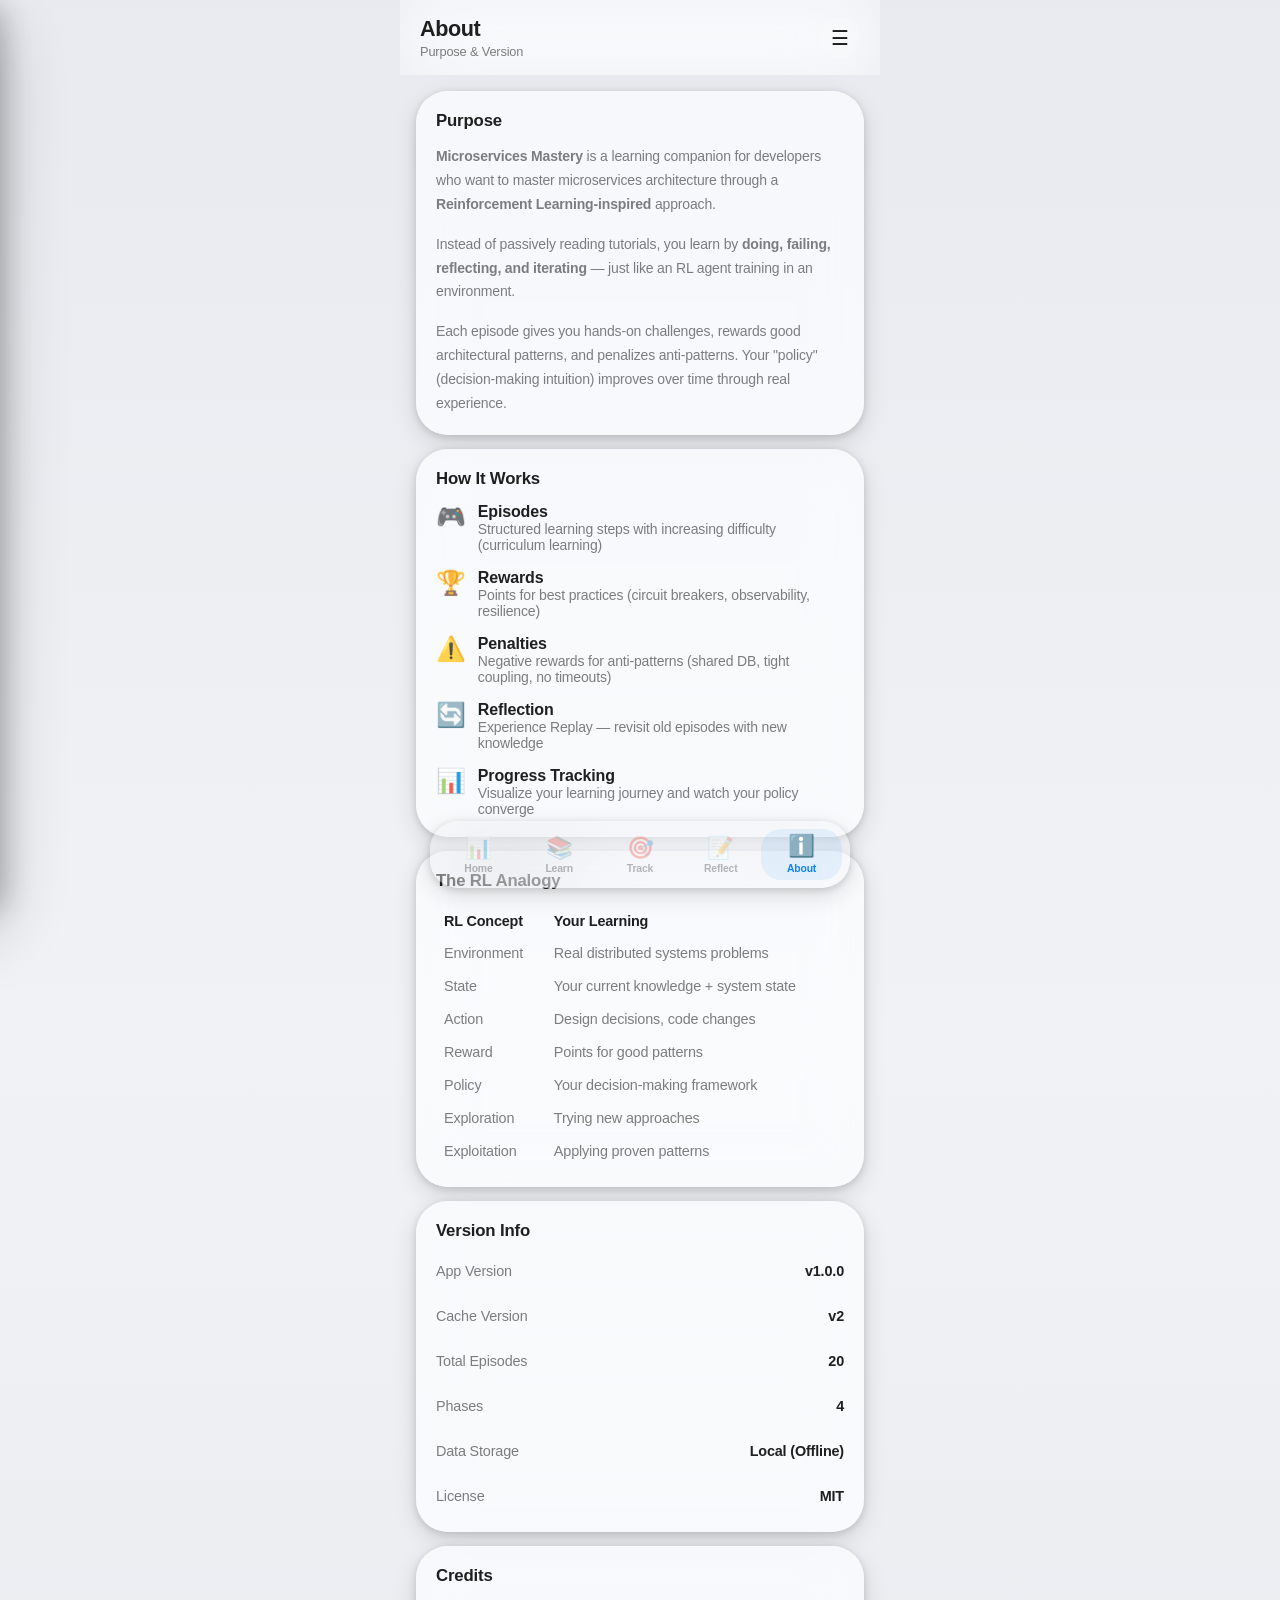
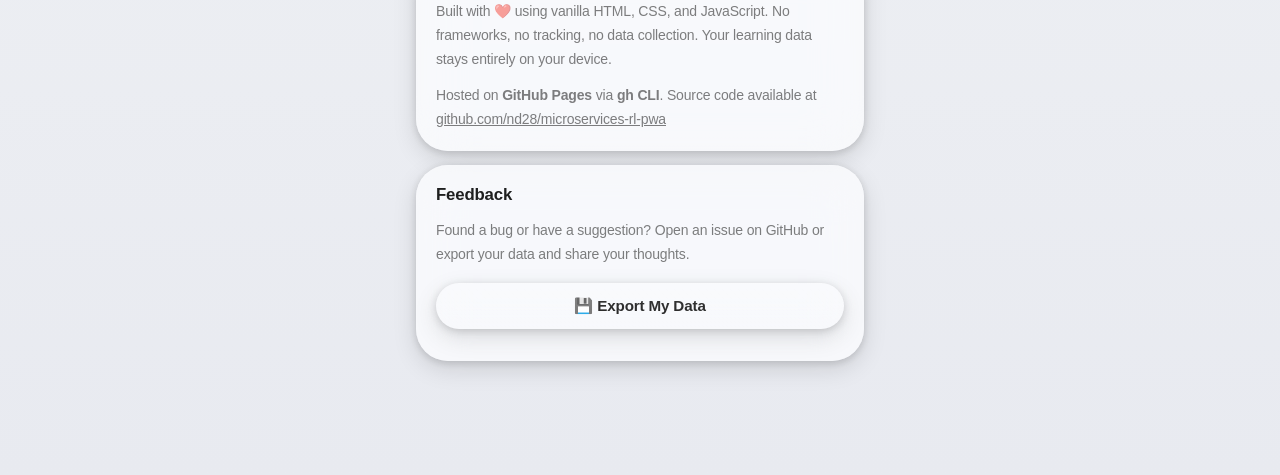
==== commit 668b34d5: "Implement authentic Apple Liquid Glass design - dark vibrant background, glass materials, no borders" ====
--- a/about.html
+++ b/about.html
@@ -3,7 +3,7 @@
 <head>
   <meta charset="UTF-8">
   <meta name="viewport" content="width=device-width, initial-scale=1.0, maximum-scale=1.0, user-scalable=no">
-  <meta name="theme-color" content="#007AFF">
+  <meta name="theme-color" content="#0a0a1a">
   <title>About - Microservices Mastery</title>
   <link rel="manifest" href="manifest.json">
   <link rel="stylesheet" href="styles.css">
--- a/styles.css
+++ b/styles.css
@@ -1,51 +1,61 @@
 /* ============================================
    iOS 26 - Liquid Glass Design System
+   Based on Apple Human Interface Guidelines
    ============================================ */
 
 :root {
-  /* iOS 26 Color Palette - Vibrant & Airy */
-  --ios-bg: #f5f5f7;
-  --ios-surface: rgba(255, 255, 255, 0.72);
-  --ios-surface-solid: #ffffff;
-  --ios-glass: rgba(255, 255, 255, 0.45);
-  --ios-glass-strong: rgba(255, 255, 255, 0.85);
+  /* Liquid Glass Foundation - Light flows through */
+  --ios-bg: #000000;
+  --ios-bg-warm: #1a1a1a;
   
-  /* Vibrant Gradients */
-  --ios-blue: #007AFF;
-  --ios-blue-light: #5AC8FA;
-  --ios-indigo: #5856D6;
-  --ios-purple: #AF52DE;
-  --ios-pink: #FF2D55;
-  --ios-red: #FF3B30;
-  --ios-orange: #FF9500;
-  --ios-yellow: #FFCC00;
-  --ios-green: #34C759;
-  --ios-teal: #5AC8FA;
+  /* Glass Materials - Let background shine through */
+  --glass-thin: rgba(255, 255, 255, 0.08);
+  --glass-light: rgba(255, 255, 255, 0.12);
+  --glass-medium: rgba(255, 255, 255, 0.18);
+  --glass-heavy: rgba(255, 255, 255, 0.25);
+  --glass-solid: rgba(30, 30, 30, 0.72);
   
-  /* Text Colors */
-  --ios-text-primary: #1c1c1e;
-  --ios-text-secondary: rgba(60, 60, 67, 0.6);
-  --ios-text-tertiary: rgba(60, 60, 67, 0.3);
-  --ios-text-inverse: #ffffff;
+  /* Vibrant Tints - React to light behind them */
+  --ios-blue: #0A84FF;
+  --ios-blue-light: #64D2FF;
+  --ios-indigo: #5E5CE6;
+  --ios-purple: #BF5AF2;
+  --ios-pink: #FF375F;
+  --ios-red: #FF453A;
+  --ios-orange: #FF9F0A;
+  --ios-yellow: #FFD60A;
+  --ios-green: #30D158;
+  --ios-teal: #64D2FF;
   
-  /* Shadows for Depth */
-  --shadow-sm: 0 1px 2px rgba(0, 0, 0, 0.04), 0 1px 3px rgba(0, 0, 0, 0.08);
-  --shadow-md: 0 4px 6px -1px rgba(0, 0, 0, 0.05), 0 2px 4px -1px rgba(0, 0, 0, 0.03);
-  --shadow-lg: 0 10px 15px -3px rgba(0, 0, 0, 0.06), 0 4px 6px -2px rgba(0, 0, 0, 0.04);
-  --shadow-xl: 0 20px 25px -5px rgba(0, 0, 0, 0.08), 0 10px 10px -5px rgba(0, 0, 0, 0.02);
-  --shadow-glow: 0 0 20px rgba(0, 122, 255, 0.15);
+  /* Text with Vibrancy - Adapts to background */
+  --ios-text-primary: rgba(255, 255, 255, 0.92);
+  --ios-text-secondary: rgba(255, 255, 255, 0.55);
+  --ios-text-tertiary: rgba(255, 255, 255, 0.30);
+  --ios-text-inverse: #000000;
   
-  /* Spacing */
-  --radius-sm: 12px;
-  --radius-md: 16px;
-  --radius-lg: 20px;
-  --radius-xl: 24px;
+  /* Liquid Glass Edge Glow - Light refraction */
+  --edge-highlight: inset 0 0.5px 0 0 rgba(255, 255, 255, 0.15);
+  --edge-glow: inset 0 0 12px rgba(255, 255, 255, 0.06);
+  --edge-subtle: inset 0 0.5px 0 0 rgba(255, 255, 255, 0.08);
+  
+  /* Depth Shadows - Floating layers */
+  --shadow-float: 0 2px 8px rgba(0, 0, 0, 0.15), 0 8px 24px rgba(0, 0, 0, 0.12);
+  --shadow-hover: 0 4px 16px rgba(0, 0, 0, 0.20), 0 16px 48px rgba(0, 0, 0, 0.15);
+  --shadow-modal: 0 8px 32px rgba(0, 0, 0, 0.30), 0 32px 64px rgba(0, 0, 0, 0.20);
+  
+  /* Liquid Radius - Extremely rounded */
+  --radius-sm: 16px;
+  --radius-md: 20px;
+  --radius-lg: 24px;
+  --radius-xl: 28px;
   --radius-pill: 100px;
+  --radius-liquid: 32px;
   
-  /* Animation Curves (Spring Physics) */
+  /* Animation Curves - Smooth liquid motion */
   --spring-bounce: cubic-bezier(0.34, 1.56, 0.64, 1);
   --spring-soft: cubic-bezier(0.25, 0.46, 0.45, 0.94);
   --spring-dramatic: cubic-bezier(0.68, -0.55, 0.265, 1.55);
+  --liquid-ease: cubic-bezier(0.4, 0.0, 0.2, 1);
 }
 
 /* Reset & Base */
@@ -64,6 +74,9 @@
   overflow-x: hidden;
   -webkit-font-smoothing: antialiased;
   letter-spacing: -0.01em;
+  /* Liquid Glass needs a vibrant background to shine through */
+  background: linear-gradient(180deg, #0a0a1a 0%, #1a1030 25%, #0d1f3a 50%, #0a2a1a 75%, #1a1a0a 100%);
+  background-attachment: fixed;
 }
 
 /* App Shell */
@@ -74,34 +87,32 @@
   max-width: 480px;
   margin: 0 auto;
   position: relative;
-  background: var(--ios-bg);
-}
-
-/* ============================================
-   GLASS HEADER
+  background: transparent;
+}
+
+/* ============================================
+   LIQUID GLASS HEADER
    ============================================ */
 .app-header {
-  background: var(--ios-glass-strong);
-  backdrop-filter: blur(20px) saturate(180%);
-  -webkit-backdrop-filter: blur(20px) saturate(180%);
+  background: var(--glass-medium);
+  backdrop-filter: blur(40px) saturate(200%) brightness(1.1);
+  -webkit-backdrop-filter: blur(40px) saturate(200%) brightness(1.1);
   padding: 1rem 1.25rem;
   position: sticky;
   top: 0;
   z-index: 100;
-  border-bottom: 1px solid rgba(0, 0, 0, 0.06);
+  border-bottom: none;
   display: flex;
   align-items: center;
   justify-content: space-between;
+  box-shadow: var(--edge-highlight);
 }
 
 .app-header h1 {
   font-size: 1.35rem;
   font-weight: 700;
   letter-spacing: -0.02em;
-  background: linear-gradient(135deg, var(--ios-blue), var(--ios-purple));
-  -webkit-background-clip: text;
-  -webkit-text-fill-color: transparent;
-  background-clip: text;
+  color: var(--ios-text-primary);
 }
 
 .app-header .subtitle {
@@ -112,7 +123,7 @@
 }
 
 .menu-btn {
-  background: var(--ios-surface);
+  background: var(--glass-light);
   border: none;
   color: var(--ios-text-primary);
   font-size: 1.25rem;
@@ -123,7 +134,7 @@
   display: flex;
   align-items: center;
   justify-content: center;
-  box-shadow: var(--shadow-sm);
+  box-shadow: var(--edge-highlight);
   transition: all 0.2s var(--spring-soft);
 }
 
@@ -133,7 +144,7 @@
 }
 
 /* ============================================
-   GLASS NAVIGATION DRAWER
+   LIQUID GLASS NAVIGATION DRAWER
    ============================================ */
 .nav-overlay {
   position: fixed;
@@ -141,9 +152,9 @@
   left: 0;
   width: 100vw;
   height: 100vh;
-  background: rgba(0, 0, 0, 0.2);
-  backdrop-filter: blur(4px);
-  -webkit-backdrop-filter: blur(4px);
+  background: rgba(0, 0, 0, 0.4);
+  backdrop-filter: blur(8px);
+  -webkit-backdrop-filter: blur(8px);
   z-index: 150;
   opacity: 0;
   pointer-events: none;
@@ -161,14 +172,14 @@
   left: -300px;
   width: 300px;
   height: 100vh;
-  background: var(--ios-glass-strong);
-  backdrop-filter: blur(30px) saturate(180%);
-  -webkit-backdrop-filter: blur(30px) saturate(180%);
+  background: var(--glass-heavy);
+  backdrop-filter: blur(50px) saturate(200%);
+  -webkit-backdrop-filter: blur(50px) saturate(200%);
   z-index: 200;
   transition: left 0.4s var(--spring-bounce);
   overflow-y: auto;
-  border-right: 1px solid rgba(0, 0, 0, 0.06);
-  box-shadow: var(--shadow-xl);
+  border-right: none;
+  box-shadow: var(--shadow-modal);
 }
 
 .nav-drawer.open {
@@ -234,23 +245,23 @@
 }
 
 /* ============================================
-   GLASS CARDS (Liquid Glass Effect)
+   LIQUID GLASS CARDS
    ============================================ */
 .card {
-  background: var(--ios-surface);
-  backdrop-filter: blur(16px) saturate(150%);
-  -webkit-backdrop-filter: blur(16px) saturate(150%);
-  border-radius: var(--radius-xl);
+  background: var(--glass-light);
+  backdrop-filter: blur(24px) saturate(180%);
+  -webkit-backdrop-filter: blur(24px) saturate(180%);
+  border-radius: var(--radius-liquid);
   padding: 1.25rem;
   margin-bottom: 0.875rem;
-  border: 1px solid rgba(255, 255, 255, 0.5);
-  box-shadow: var(--shadow-sm), inset 0 1px 0 rgba(255, 255, 255, 0.6);
+  border: none;
+  box-shadow: var(--edge-highlight), var(--shadow-float);
   transition: all 0.3s var(--spring-soft);
 }
 
 .card:active {
   transform: scale(0.97);
-  box-shadow: var(--shadow-md);
+  box-shadow: var(--edge-highlight), var(--shadow-hover);
 }
 
 .card-title {
@@ -264,7 +275,7 @@
 }
 
 /* ============================================
-   STATS GRID - Vibrant Gradients
+   STATS GRID - Liquid Glass with Vibrancy
    ============================================ */
 .stats-grid {
   display: grid;
@@ -274,12 +285,14 @@
 }
 
 .stat-card {
-  background: var(--ios-surface-solid);
+  background: var(--glass-light);
+  backdrop-filter: blur(24px) saturate(180%);
+  -webkit-backdrop-filter: blur(24px) saturate(180%);
   border-radius: var(--radius-xl);
   padding: 1.25rem 1rem;
   text-align: center;
-  border: 1px solid rgba(0, 0, 0, 0.04);
-  box-shadow: var(--shadow-sm);
+  border: none;
+  box-shadow: var(--edge-highlight), var(--shadow-float);
   transition: all 0.3s var(--spring-soft);
   position: relative;
   overflow: hidden;
@@ -320,10 +333,7 @@
   font-weight: 800;
   letter-spacing: -0.03em;
   margin-bottom: 0.25rem;
-  background: linear-gradient(135deg, var(--ios-blue), var(--ios-purple));
-  -webkit-background-clip: text;
-  -webkit-text-fill-color: transparent;
-  background-clip: text;
+  color: var(--ios-text-primary);
 }
 
 .stat-label {
@@ -335,7 +345,7 @@
 }
 
 /* ============================================
-   PROGRESS BAR - Animated Gradient
+   PROGRESS BAR - Liquid Glass Track
    ============================================ */
 .progress-container {
   margin-bottom: 1rem;
@@ -347,15 +357,17 @@
   margin-bottom: 0.5rem;
   font-size: 0.85rem;
   font-weight: 500;
+  color: var(--ios-text-secondary);
 }
 
 .progress-bar {
   width: 100%;
   height: 8px;
-  background: rgba(0, 0, 0, 0.05);
+  background: var(--glass-thin);
   border-radius: var(--radius-pill);
   overflow: hidden;
   position: relative;
+  box-shadow: var(--edge-subtle);
 }
 
 .progress-fill {
@@ -365,6 +377,7 @@
   border-radius: var(--radius-pill);
   transition: width 0.8s var(--spring-bounce);
   animation: gradientShift 3s ease infinite;
+  box-shadow: 0 0 12px rgba(10, 132, 255, 0.4);
 }
 
 @keyframes gradientShift {
@@ -373,19 +386,21 @@
 }
 
 /* ============================================
-   EPISODE LIST - Glass List Items
+   EPISODE LIST - Liquid Glass Items
    ============================================ */
 .episode-list {
   list-style: none;
 }
 
 .episode-item {
-  background: var(--ios-surface-solid);
-  border-radius: var(--radius-lg);
+  background: var(--glass-light);
+  backdrop-filter: blur(20px) saturate(160%);
+  -webkit-backdrop-filter: blur(20px) saturate(160%);
+  border-radius: var(--radius-xl);
   padding: 1rem 1.125rem;
   margin-bottom: 0.625rem;
-  border: 1px solid rgba(0, 0, 0, 0.04);
-  box-shadow: var(--shadow-sm);
+  border: none;
+  box-shadow: var(--edge-highlight), var(--shadow-float);
   cursor: pointer;
   transition: all 0.3s var(--spring-soft);
   position: relative;
@@ -399,7 +414,7 @@
   top: 0;
   bottom: 0;
   width: 4px;
-  border-radius: var(--radius-lg) 0 0 var(--radius-lg);
+  border-radius: var(--radius-xl) 0 0 var(--radius-xl);
   opacity: 0;
   transition: opacity 0.3s ease;
 }
@@ -416,7 +431,7 @@
 
 .episode-item:active {
   transform: scale(0.97);
-  box-shadow: var(--shadow-md);
+  box-shadow: var(--edge-highlight), var(--shadow-hover);
 }
 
 .episode-header {
@@ -447,16 +462,19 @@
 }
 
 .status-pending { 
-  background: rgba(120, 120, 128, 0.12); 
+  background: var(--glass-thin); 
   color: var(--ios-text-secondary); 
+  box-shadow: var(--edge-subtle);
 }
 .status-progress { 
-  background: linear-gradient(135deg, rgba(255, 149, 0, 0.15), rgba(255, 204, 0, 0.15)); 
+  background: rgba(255, 159, 10, 0.2); 
   color: var(--ios-orange); 
+  box-shadow: inset 0 0 8px rgba(255, 159, 10, 0.1);
 }
 .status-completed { 
-  background: linear-gradient(135deg, rgba(52, 199, 89, 0.15), rgba(90, 200, 250, 0.15)); 
+  background: rgba(48, 209, 88, 0.2); 
   color: var(--ios-green); 
+  box-shadow: inset 0 0 8px rgba(48, 209, 88, 0.1);
 }
 
 .episode-title {
@@ -472,7 +490,7 @@
 }
 
 /* ============================================
-   BUTTONS - Pill Shape with Gradients
+   BUTTONS - Liquid Glass with Vibrancy
    ============================================ */
 .btn {
   display: inline-flex;
@@ -500,7 +518,7 @@
   left: 0;
   right: 0;
   bottom: 0;
-  background: linear-gradient(180deg, rgba(255,255,255,0.2), transparent);
+  background: linear-gradient(180deg, rgba(255,255,255,0.15), transparent);
   border-radius: inherit;
 }
 
@@ -511,24 +529,31 @@
 .btn-primary {
   background: linear-gradient(135deg, var(--ios-blue), var(--ios-purple));
   color: white;
-  box-shadow: 0 4px 15px rgba(0, 122, 255, 0.3), var(--shadow-sm);
+  box-shadow: 
+    0 4px 20px rgba(10, 132, 255, 0.35),
+    0 0 0 1px rgba(255, 255, 255, 0.1) inset,
+    var(--edge-highlight);
 }
 
 .btn-primary:active {
-  box-shadow: 0 2px 8px rgba(0, 122, 255, 0.2);
+  box-shadow: 
+    0 2px 10px rgba(10, 132, 255, 0.25),
+    0 0 0 1px rgba(255, 255, 255, 0.1) inset;
 }
 
 .btn-secondary {
-  background: var(--ios-surface-solid);
+  background: var(--glass-light);
   color: var(--ios-text-primary);
-  border: 1px solid rgba(0, 0, 0, 0.08);
-  box-shadow: var(--shadow-sm);
+  box-shadow: var(--edge-highlight), var(--shadow-float);
 }
 
 .btn-success {
   background: linear-gradient(135deg, var(--ios-green), var(--ios-teal));
   color: white;
-  box-shadow: 0 4px 15px rgba(52, 199, 89, 0.3), var(--shadow-sm);
+  box-shadow: 
+    0 4px 20px rgba(48, 209, 88, 0.35),
+    0 0 0 1px rgba(255, 255, 255, 0.1) inset,
+    var(--edge-highlight);
 }
 
 /* ============================================
@@ -554,22 +579,25 @@
   width: 100%;
   padding: 0.875rem 1rem;
   border-radius: var(--radius-lg);
-  border: 1px solid rgba(0, 0, 0, 0.08);
-  background: var(--ios-surface-solid);
+  border: none;
+  background: var(--glass-thin);
   color: var(--ios-text-primary);
   font-size: 1rem;
   font-family: inherit;
   font-weight: 500;
   transition: all 0.2s var(--spring-soft);
-  box-shadow: inset 0 1px 2px rgba(0, 0, 0, 0.04);
+  box-shadow: var(--edge-subtle), inset 0 2px 4px rgba(0, 0, 0, 0.1);
 }
 
 .form-input:focus,
 .form-textarea:focus,
 .form-select:focus {
   outline: none;
-  border-color: var(--ios-blue);
-  box-shadow: 0 0 0 4px rgba(0, 122, 255, 0.1), inset 0 1px 2px rgba(0, 0, 0, 0.04);
+  background: var(--glass-light);
+  box-shadow: 
+    var(--edge-highlight),
+    0 0 0 3px rgba(10, 132, 255, 0.2),
+    inset 0 2px 4px rgba(0, 0, 0, 0.05);
 }
 
 .form-textarea {
@@ -594,7 +622,7 @@
 }
 
 .checklist-item:active {
-  background: rgba(0, 122, 255, 0.05);
+  background: rgba(10, 132, 255, 0.08);
 }
 
 .checklist-item input[type="checkbox"] {
@@ -620,12 +648,14 @@
    REFLECTION CARDS
    ============================================ */
 .reflect-card {
-  background: var(--ios-surface-solid);
+  background: var(--glass-light);
+  backdrop-filter: blur(20px) saturate(160%);
+  -webkit-backdrop-filter: blur(20px) saturate(160%);
   border-radius: var(--radius-xl);
   padding: 1.25rem;
   margin-bottom: 0.875rem;
-  border: 1px solid rgba(0, 0, 0, 0.04);
-  box-shadow: var(--shadow-sm);
+  border: none;
+  box-shadow: var(--edge-highlight), var(--shadow-float);
   transition: all 0.25s var(--spring-soft);
 }
 
@@ -663,16 +693,16 @@
 .mood-hard { background: linear-gradient(135deg, rgba(255, 45, 85, 0.12), rgba(175, 82, 222, 0.12)); color: var(--ios-pink); }
 
 /* ============================================
-   BOTTOM NAV - Glass Tab Bar
+   BOTTOM NAV - Liquid Glass Tab Bar
    ============================================ */
 .bottom-nav {
   position: fixed;
   bottom: 12px;
   left: 50%;
   transform: translateX(-50%);
-  background: var(--ios-glass-strong);
-  backdrop-filter: blur(24px) saturate(180%);
-  -webkit-backdrop-filter: blur(24px) saturate(180%);
+  background: var(--glass-medium);
+  backdrop-filter: blur(40px) saturate(200%);
+  -webkit-backdrop-filter: blur(40px) saturate(200%);
   border-radius: var(--radius-xl);
   display: flex;
   justify-content: space-around;
@@ -680,8 +710,8 @@
   z-index: 100;
   max-width: 420px;
   width: calc(100% - 32px);
-  border: 1px solid rgba(255, 255, 255, 0.5);
-  box-shadow: var(--shadow-lg), 0 0 0 1px rgba(0, 0, 0, 0.04);
+  border: none;
+  box-shadow: var(--edge-highlight), var(--shadow-float);
 }
 
 .nav-item {
@@ -722,7 +752,7 @@
 }
 
 /* ============================================
-   MODAL - Bottom Sheet Style
+   MODAL - Liquid Glass Bottom Sheet
    ============================================ */
 .modal-overlay {
   position: fixed;
@@ -730,9 +760,9 @@
   left: 0;
   width: 100vw;
   height: 100vh;
-  background: rgba(0, 0, 0, 0.3);
-  backdrop-filter: blur(8px);
-  -webkit-backdrop-filter: blur(8px);
+  background: rgba(0, 0, 0, 0.5);
+  backdrop-filter: blur(12px);
+  -webkit-backdrop-filter: blur(12px);
   z-index: 300;
   display: flex;
   align-items: flex-end;
@@ -742,15 +772,17 @@
 }
 
 .modal-content {
-  background: var(--ios-bg);
+  background: var(--glass-heavy);
+  backdrop-filter: blur(40px) saturate(200%);
+  -webkit-backdrop-filter: blur(40px) saturate(200%);
   width: 100%;
   max-width: 480px;
   max-height: 90vh;
-  border-radius: 28px 28px 0 0;
+  border-radius: 32px 32px 0 0;
   overflow-y: auto;
   animation: slideUpSpring 0.45s var(--spring-bounce);
   position: relative;
-  box-shadow: var(--shadow-xl);
+  box-shadow: var(--shadow-modal);
 }
 
 @keyframes slideUpSpring {
@@ -765,9 +797,9 @@
   align-items: flex-start;
   position: sticky;
   top: 0;
-  background: var(--ios-bg);
+  background: transparent;
   z-index: 10;
-  border-radius: 28px 28px 0 0;
+  border-radius: 32px 32px 0 0;
 }
 
 /* Modal drag handle */
@@ -784,7 +816,7 @@
 }
 
 .modal-close {
-  background: var(--ios-surface);
+  background: var(--glass-light);
   border: none;
   color: var(--ios-text-secondary);
   font-size: 1.25rem;
@@ -796,7 +828,7 @@
   justify-content: center;
   cursor: pointer;
   transition: all 0.2s var(--spring-soft);
-  box-shadow: var(--shadow-sm);
+  box-shadow: var(--edge-subtle);
 }
 
 .modal-close:active {
@@ -814,8 +846,8 @@
   gap: 0.75rem;
   position: sticky;
   bottom: 0;
-  background: var(--ios-bg);
-  border-top: 1px solid rgba(0, 0, 0, 0.06);
+  background: transparent;
+  border-top: 1px solid rgba(255, 255, 255, 0.06);
 }
 
 .modal-footer .btn {
@@ -831,22 +863,21 @@
   justify-content: space-between;
   align-items: center;
   padding: 0.875rem 1rem;
-  background: var(--ios-surface-solid);
+  background: var(--glass-thin);
   border-radius: var(--radius-lg);
   margin-bottom: 0.5rem;
   color: var(--ios-text-primary);
   text-decoration: none;
   font-size: 0.9rem;
   font-weight: 500;
-  border: 1px solid rgba(0, 0, 0, 0.06);
-  box-shadow: var(--shadow-sm);
+  border: none;
+  box-shadow: var(--edge-subtle);
   transition: all 0.2s var(--spring-soft);
 }
 
 .resource-link:active {
-  background: rgba(0, 122, 255, 0.05);
+  background: rgba(10, 132, 255, 0.1);
   transform: translateX(4px);
-  border-color: rgba(0, 122, 255, 0.2);
 }
 
 /* ============================================
@@ -867,9 +898,9 @@
   transition: all 0.4s var(--spring-bounce);
   pointer-events: none;
   white-space: nowrap;
-  box-shadow: var(--shadow-lg);
-  backdrop-filter: blur(12px);
-  -webkit-backdrop-filter: blur(12px);
+  box-shadow: var(--shadow-float);
+  backdrop-filter: blur(20px) saturate(180%);
+  -webkit-backdrop-filter: blur(20px) saturate(180%);
 }
 
 .toast.show {
@@ -877,10 +908,10 @@
   transform: translateX(-50%) translateY(0) scale(1);
 }
 
-.toast-info { background: rgba(0, 122, 255, 0.9); }
-.toast-success { background: rgba(52, 199, 89, 0.9); }
-.toast-warning { background: rgba(255, 149, 0, 0.9); }
-.toast-error { background: rgba(255, 59, 48, 0.9); }
+.toast-info { background: rgba(10, 132, 255, 0.85); }
+.toast-success { background: rgba(48, 209, 88, 0.85); }
+.toast-warning { background: rgba(255, 159, 10, 0.85); }
+.toast-error { background: rgba(255, 69, 58, 0.85); }
 
 /* ============================================
    REWARD DISPLAY
@@ -888,20 +919,18 @@
 .reward-display {
   text-align: center;
   padding: 1.5rem;
-  background: linear-gradient(135deg, rgba(0, 122, 255, 0.05), rgba(175, 82, 222, 0.05));
+  background: var(--glass-thin);
   border-radius: var(--radius-xl);
   margin-bottom: 1rem;
-  border: 1px solid rgba(0, 122, 255, 0.1);
+  border: none;
+  box-shadow: var(--edge-subtle);
 }
 
 .reward-value {
   font-size: 3rem;
   font-weight: 800;
   letter-spacing: -0.03em;
-  background: linear-gradient(135deg, var(--ios-blue), var(--ios-purple));
-  -webkit-background-clip: text;
-  -webkit-text-fill-color: transparent;
-  background-clip: text;
+  color: var(--ios-text-primary);
 }
 
 .reward-label {
@@ -921,9 +950,9 @@
   bottom: 85px;
   left: 16px;
   right: 16px;
-  background: var(--ios-glass-strong);
-  backdrop-filter: blur(20px) saturate(180%);
-  -webkit-backdrop-filter: blur(20px) saturate(180%);
+  background: var(--glass-medium);
+  backdrop-filter: blur(30px) saturate(180%);
+  -webkit-backdrop-filter: blur(30px) saturate(180%);
   color: var(--ios-text-primary);
   padding: 1rem 1.25rem;
   border-radius: var(--radius-xl);
@@ -933,8 +962,8 @@
   z-index: 90;
   max-width: 448px;
   margin: 0 auto;
-  border: 1px solid rgba(255, 255, 255, 0.5);
-  box-shadow: var(--shadow-xl);
+  border: none;
+  box-shadow: var(--edge-highlight), var(--shadow-float);
   animation: slideUpPrompt 0.5s var(--spring-bounce);
 }
 
@@ -1056,34 +1085,20 @@
 }
 
 /* ============================================
-   DARK MODE SUPPORT (Future iOS 26 Feature)
-   ============================================ */
-@media (prefers-color-scheme: dark) {
+   LIGHT MODE OVERRIDE
+   ============================================ */
+@media (prefers-color-scheme: light) {
   :root {
-    --ios-bg: #000000;
-    --ios-surface: rgba(28, 28, 30, 0.72);
-    --ios-surface-solid: #1c1c1e;
-    --ios-glass: rgba(28, 28, 30, 0.45);
-    --ios-glass-strong: rgba(28, 28, 30, 0.85);
-    --ios-text-primary: #ffffff;
-    --ios-text-secondary: rgba(255, 255, 255, 0.6);
-    --ios-text-tertiary: rgba(255, 255, 255, 0.3);
+    --ios-text-primary: rgba(0, 0, 0, 0.88);
+    --ios-text-secondary: rgba(0, 0, 0, 0.50);
+    --ios-text-tertiary: rgba(0, 0, 0, 0.28);
   }
   
-  .card {
-    border-color: rgba(255, 255, 255, 0.08);
-    box-shadow: var(--shadow-sm), inset 0 1px 0 rgba(255, 255, 255, 0.08);
+  html, body {
+    background: linear-gradient(180deg, #e8eaf0 0%, #f0f2f5 50%, #e8eaf0 100%);
   }
   
-  .episode-item {
-    border-color: rgba(255, 255, 255, 0.06);
+  .card, .stat-card, .episode-item, .reflect-card {
+    background: rgba(255, 255, 255, 0.65);
   }
-  
-  .form-input,
-  .form-textarea,
-  .form-select {
-    background: var(--ios-surface-solid);
-    border-color: rgba(255, 255, 255, 0.1);
-    color: var(--ios-text-primary);
-  }
-}
+}
